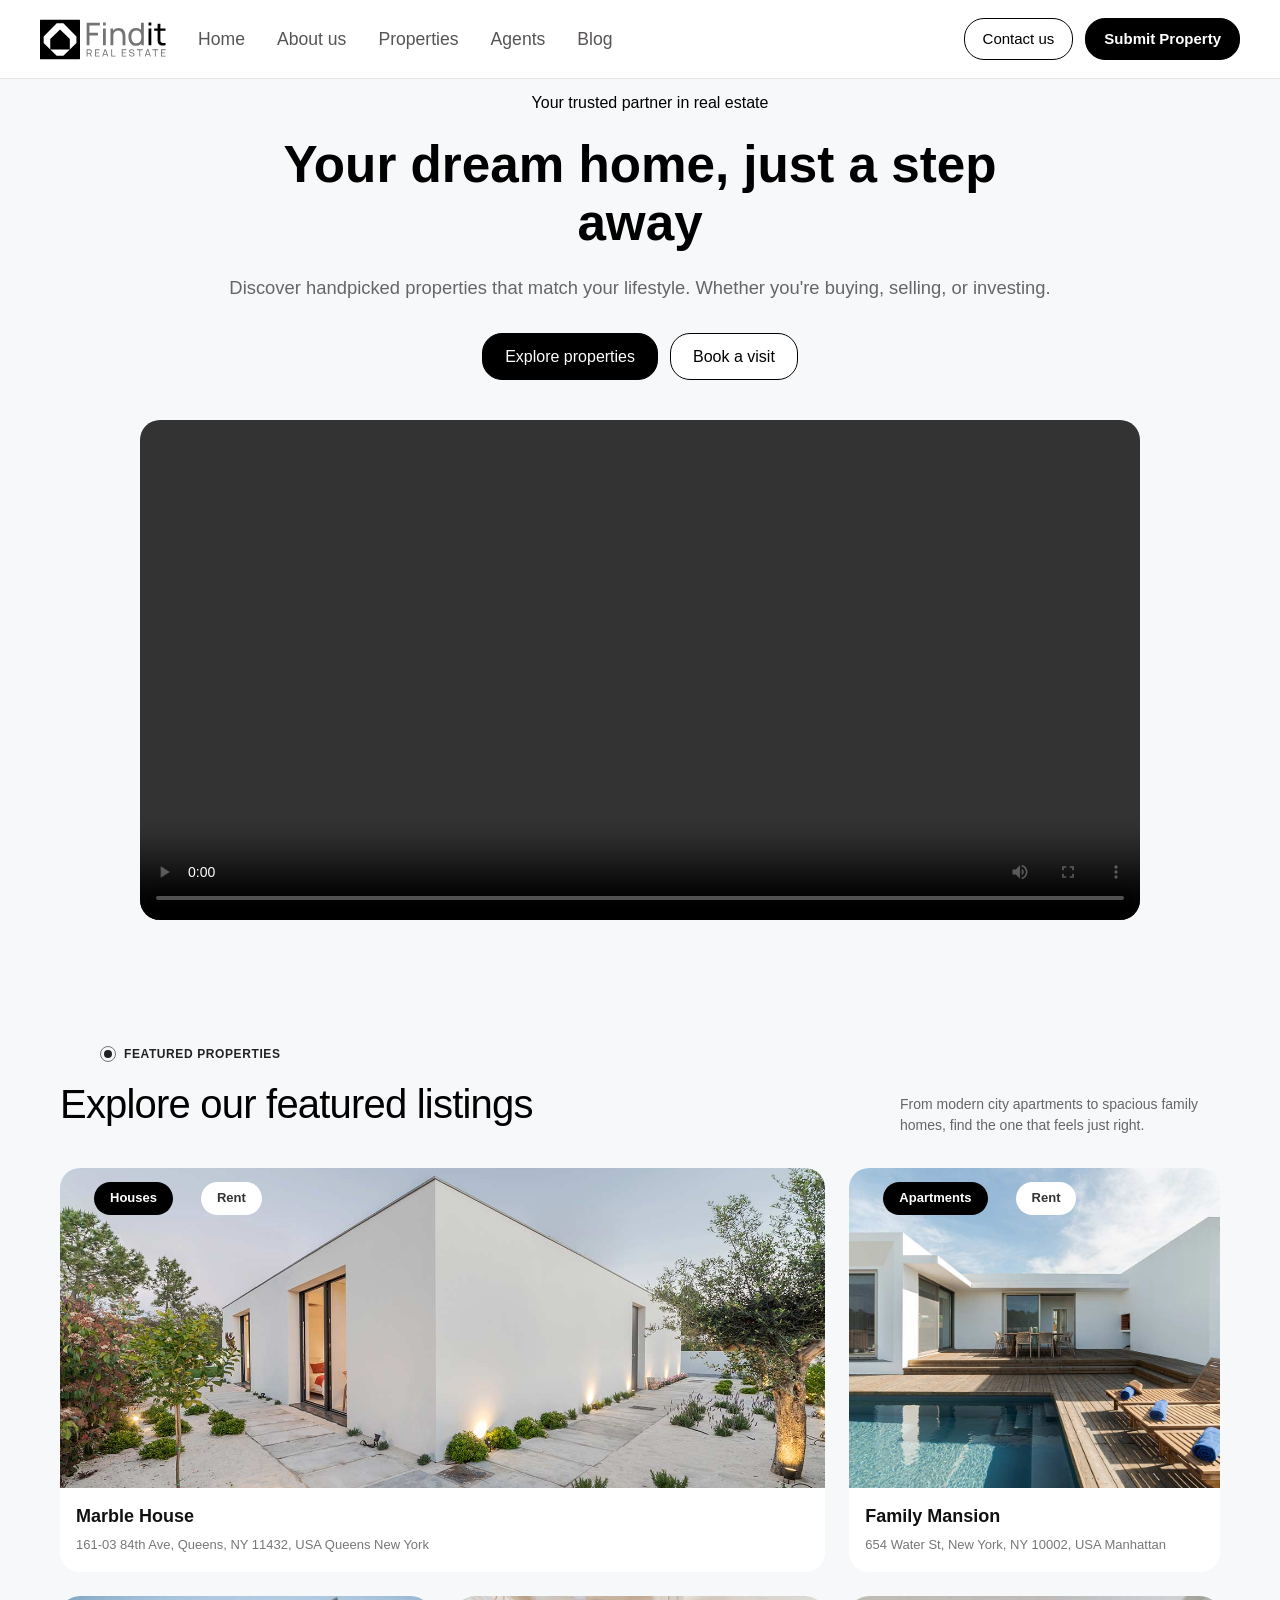
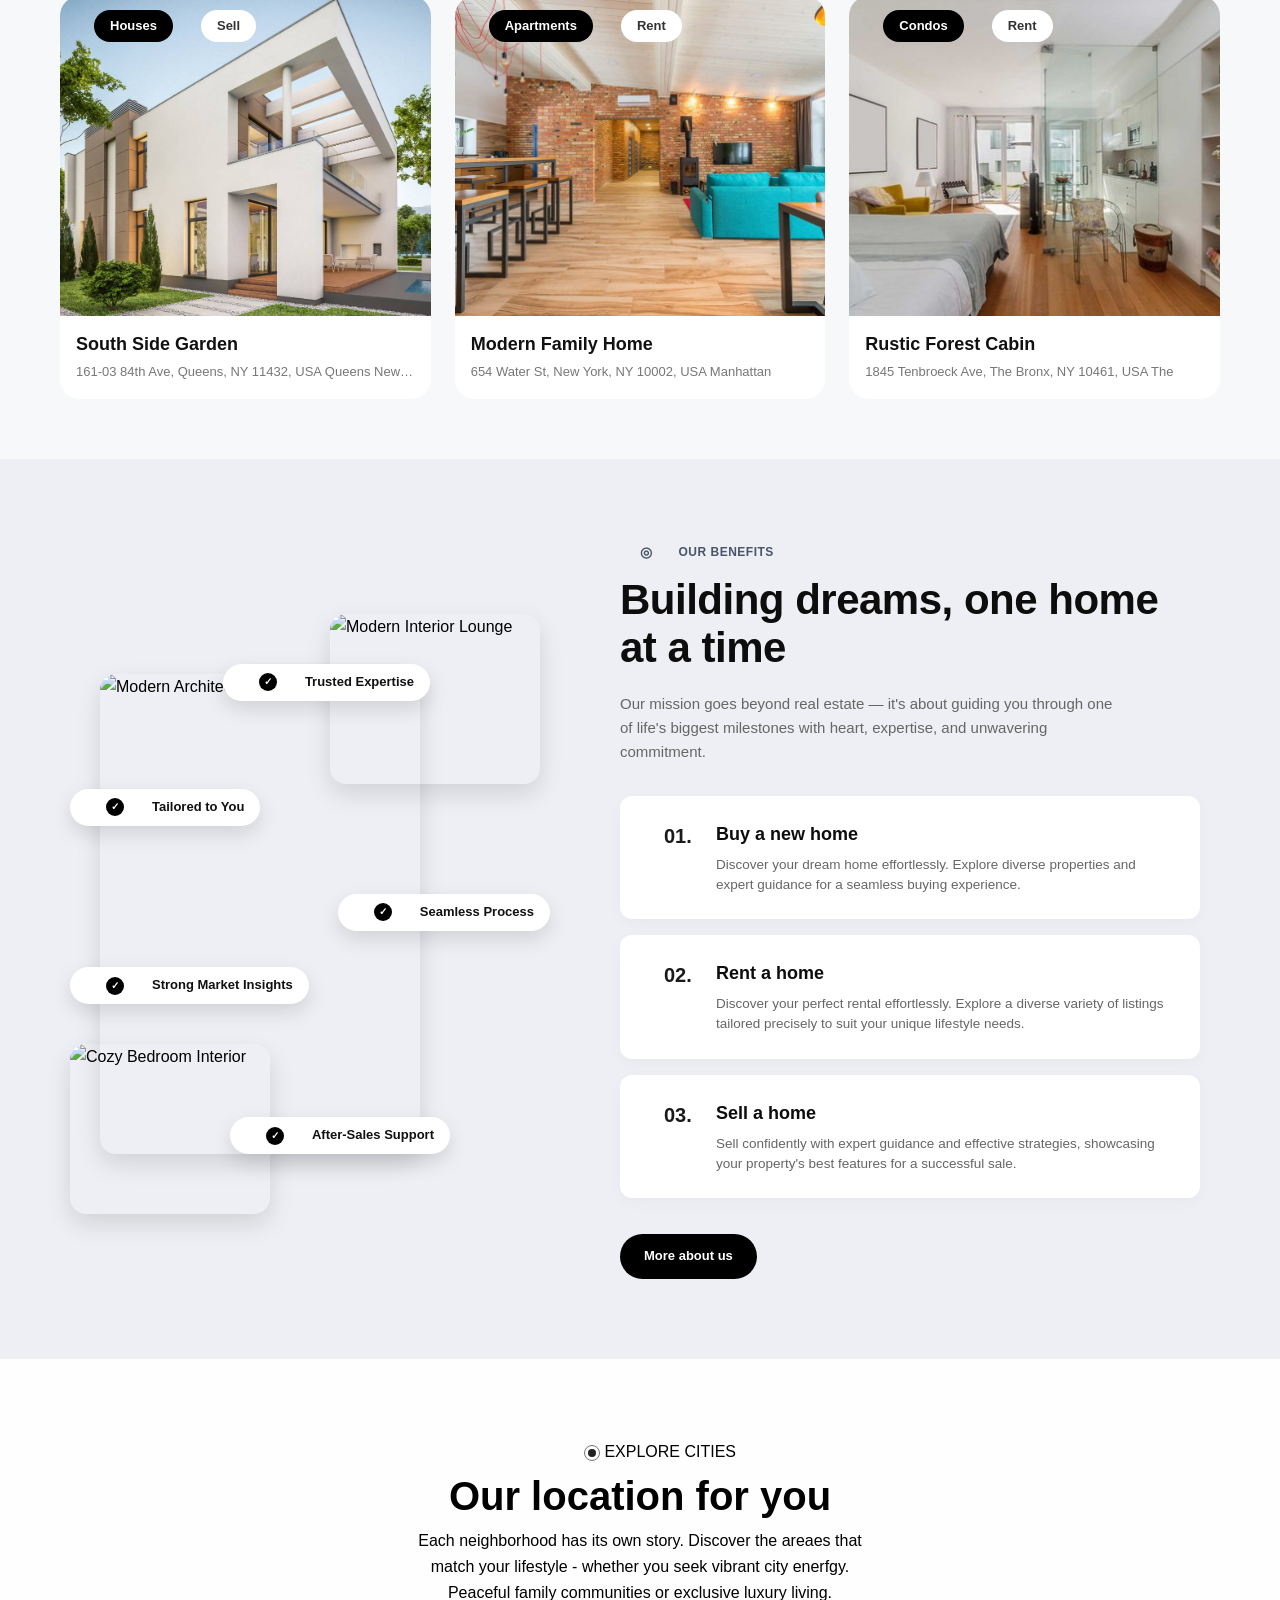
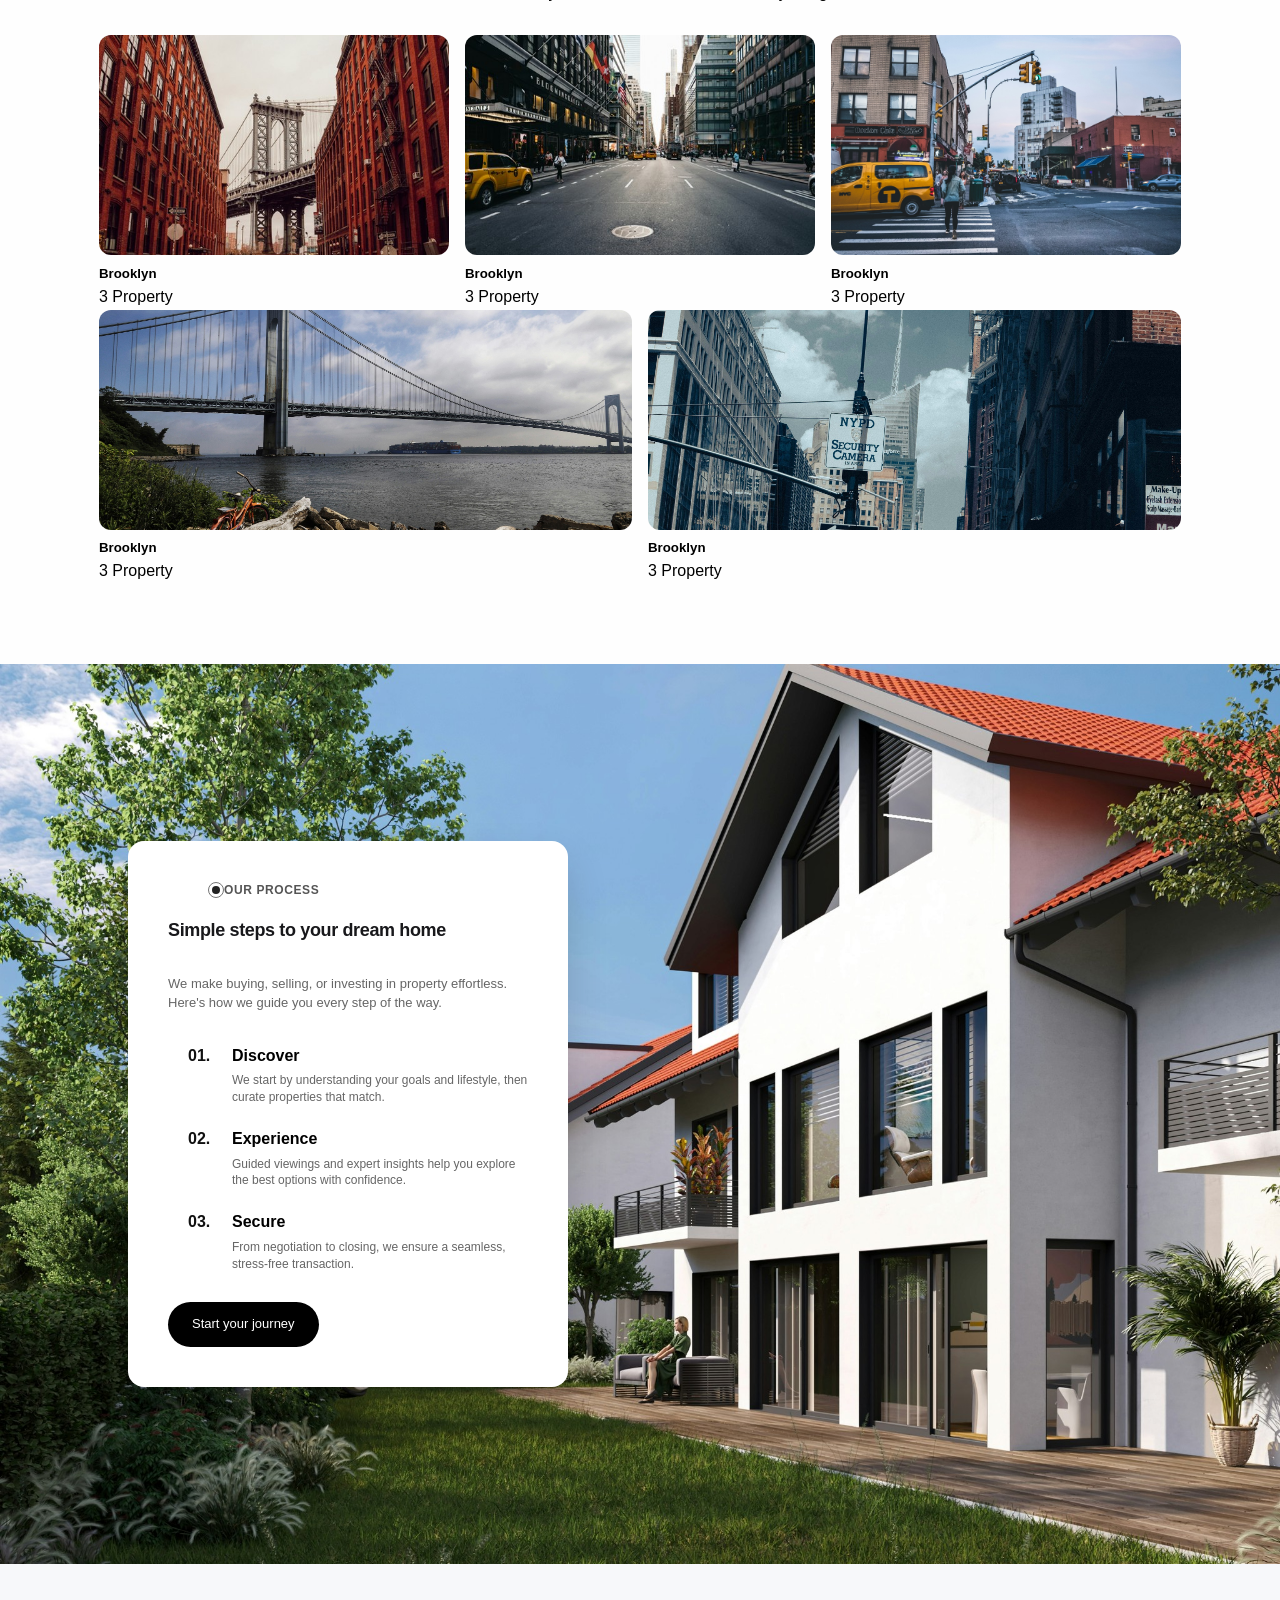
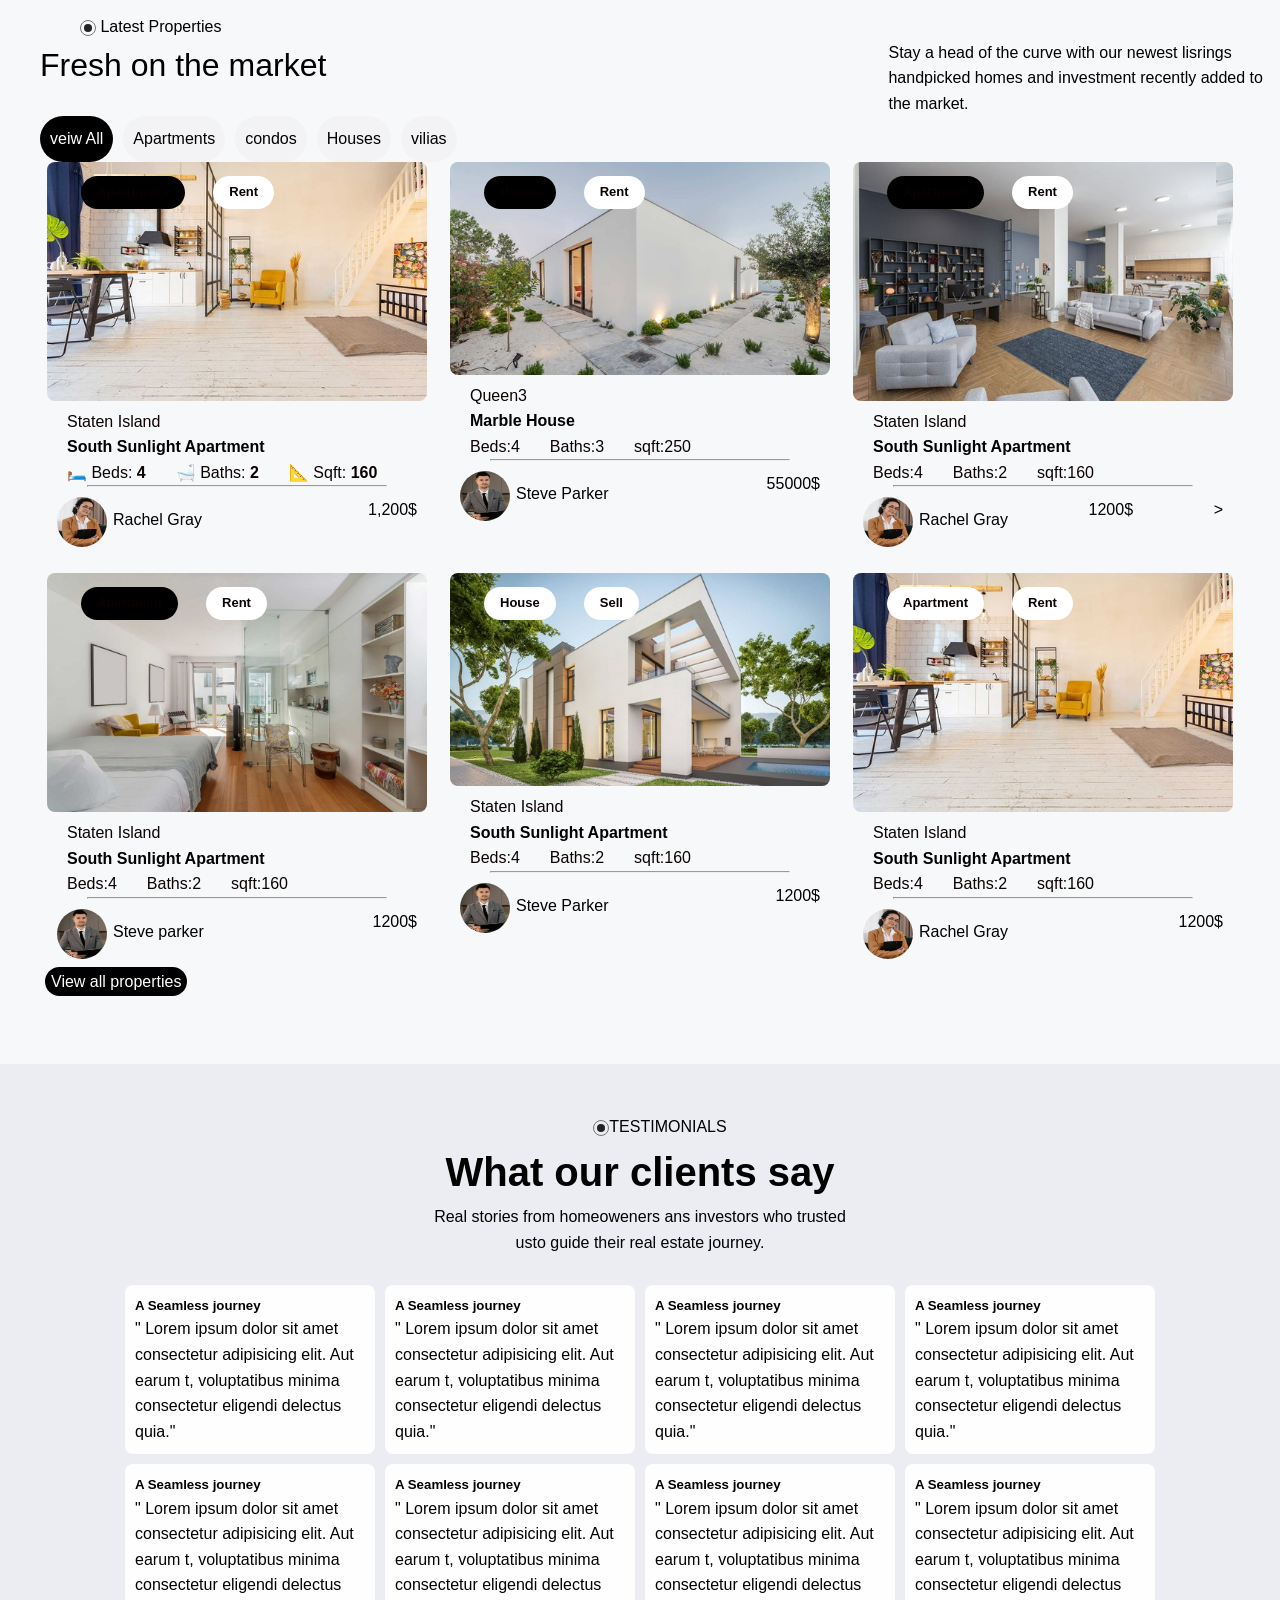
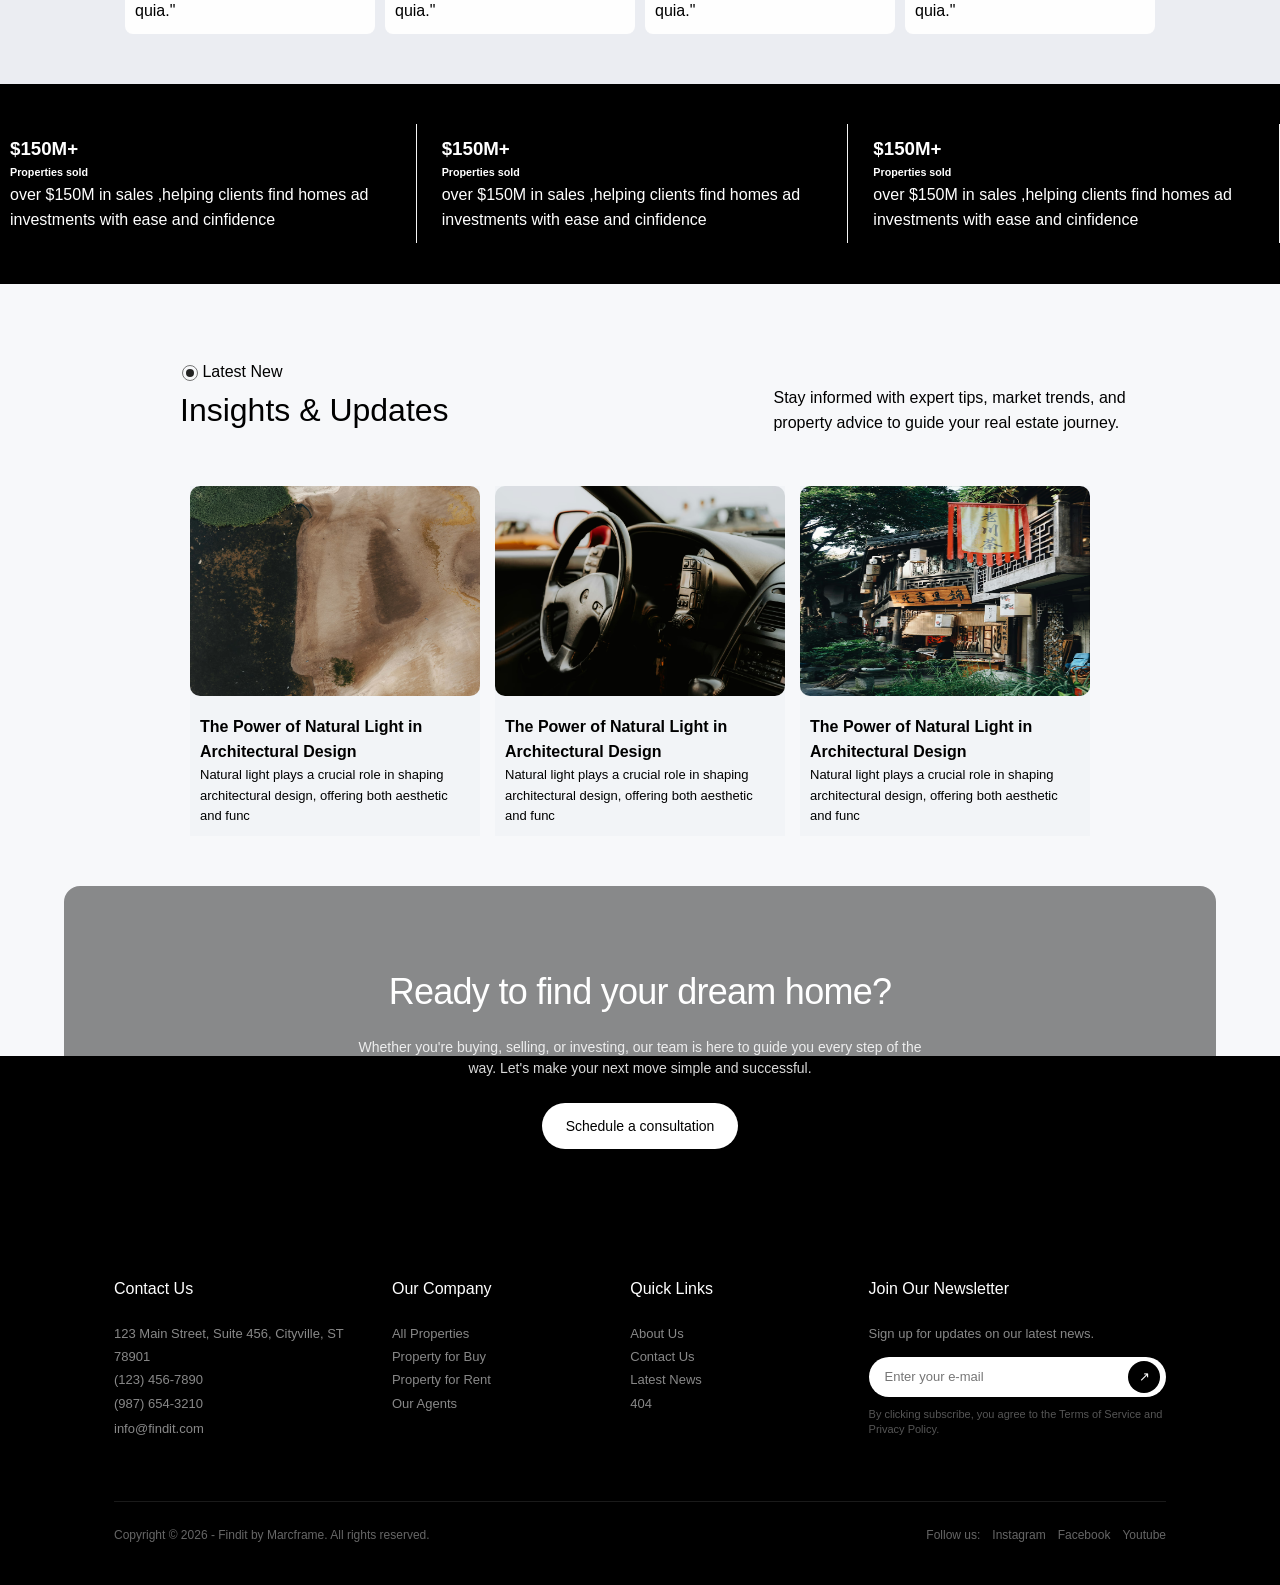
==== index.html @ 65ac5cc6 "Add comprehensive CSS styles for layout, navigation, and sections including hero, featured, benefits" ====
<!doctype html>
<html lang="en">
  <head>
    <meta charset="UTF-8" />
    <meta name="viewport" content="width=device-width, initial-scale=1.0" />
    <title>Finder Website</title>
    <link rel="preconnect" href="https://fonts.googleapis.com" />
    <link rel="preconnect" href="https://fonts.gstatic.com" crossorigin />
    <link
      href="https://fonts.googleapis.com/css2?family=Inter:wght@400;500;600&display=swap"
      rel="stylesheet"
    />
    <link rel="stylesheet" href="finder.css" />
  </head>
  <body>
    <!-- Navbar -->
    <header class="navbar">
      <div class="nav-container">
        <img src="images/uqOqjhGMi4m1U97lTIFNIw6rBaU.svg" alt="Logo" />
        <nav class="nav-menue">
          <a href="#home">Home</a>
          <a href="#about">About us</a>
          <a href="#properties">Properties</a>
          <a href="#agents">Agents</a>
          <a href="#testimonials">Blog</a>
        </nav>
      </div>
      <div class="nav-actions">
        <a href="#contact" class="btn btn-outline">Contact us</a>
        <a href="#properties" class="btn btn-primary">Submit Property</a>
      </div>
    </header>
    <!-- main part of website -->
    <main>
      <!-- Hero Section -->
      <section class="hero">
        <header class="hero-content">
          <span>Your trusted partner in real estate</span>
          <h1 class="hero-title">Your dream home, just a step away</h1>
          <p class="hero-subtitle">
            Discover handpicked properties that match your lifestyle. Whether
            you're buying, selling, or investing.
          </p>
          <div class="hero-btn">
            <a class="black-btn" href="#">Explore properties</a>
            <a href="#">Book a visit</a>
          </div>
        </header>
        <video src="images/RKRfBg4NDpw33ha8GkP2aF67W0.mp4" controls></video>
      </section>
      <section class="featured-section">
        <!-- Header -->
        <header class="featured-header">
          <div class="header-left">
            <span class="sub-title">
              <span class="radio-dot"></span>
              FEATURED PROPERTIES
            </span>
            <h2 class="main-heading">Explore our featured listings</h2>
          </div>
          <div class="header-right">
            <p>
              From modern city apartments to spacious family homes, find the one
              that feels just right.
            </p>
          </div>
        </header>

        <!-- Cards Grid -->
        <div class="featured-grid">
          <!-- Card 1 (Large - Spans 2 Columns) -->
          <div class="card card-large">
            <div class="card-image-container">
              <div class="badge-group">
                <span class="badge badge-dark">Houses</span>
                <span class="badge badge-light">Rent</span>
              </div>
              <img src="images/b.jpeg" alt="Marble House" class="card-image" />
            </div>
            <h3 class="card-title">Marble House</h3>
            <p class="card-address">
              161-03 84th Ave, Queens, NY 11432, USA Queens New York
            </p>
          </div>

          <!-- Card 2 -->
          <div class="card">
            <div class="card-image-container">
              <div class="badge-group">
                <span class="badge badge-dark">Apartments</span>
                <span class="badge badge-light">Rent</span>
              </div>
              <img src="images/2.jpg" alt="Family Mansion" class="card-image" />
            </div>
            <h3 class="card-title">Family Mansion</h3>
            <p class="card-address">
              654 Water St, New York, NY 10002, USA Manhattan
            </p>
          </div>

          <!-- Card 3 -->
          <div class="card">
            <div class="card-image-container">
              <div class="badge-group">
                <span class="badge badge-dark">Houses</span>
                <span class="badge badge-light">Sell</span>
              </div>
              <img
                src="images/3.jpg"
                alt="South Side Garden"
                class="card-image"
              />
            </div>
            <h3 class="card-title">South Side Garden</h3>
            <p class="card-address">
              161-03 84th Ave, Queens, NY 11432, USA Queens New York
            </p>
          </div>

          <!-- Card 4 -->
          <div class="card">
            <div class="card-image-container">
              <div class="badge-group">
                <span class="badge badge-dark">Apartments</span>
                <span class="badge badge-light">Rent</span>
              </div>
              <img
                src="images/bb.jpeg"
                alt="Modern Family Home"
                class="card-image"
              />
            </div>
            <h3 class="card-title">Modern Family Home</h3>
            <p class="card-address">
              654 Water St, New York, NY 10002, USA Manhattan
            </p>
          </div>

          <!-- Card 5 -->
          <div class="card">
            <div class="card-image-container">
              <div class="badge-group">
                <span class="badge badge-dark">Condos</span>
                <span class="badge badge-light">Rent</span>
              </div>
              <img
                src="images/bbb.jpeg"
                alt="Rustic Forest Cabin"
                class="card-image"
              />
            </div>
            <h3 class="card-title">Rustic Forest Cabin</h3>
            <p class="card-address">
              1845 Tenbroeck Ave, The Bronx, NY 10461, USA The
            </p>
          </div>
        </div>
      </section>
      <!-- benefits-section -->
      <section class="benefits-section">
        <div class="benefits-container">
          <!-- LEFT SIDE: Image Collage & Badges -->
          <div class="collage-container">
            <!-- Main Background Image -->
            <div class="img-wrapper main-img-wrapper">
              <img
                src="https://images.unsplash.com/photo-1600585154340-be6161a56a0c?auto=format&fit=crop&w=800&q=80"
                alt="Modern Architecture Building"
                class="collage-img"
              />
            </div>

            <!-- Top Right Overlay Image -->
            <div class="img-wrapper top-right-img-wrapper">
              <img
                src="https://images.unsplash.com/photo-1513694203232-719a280e022f?auto=format&fit=crop&w=600&q=80"
                alt="Modern Interior Lounge"
                class="collage-img"
              />
            </div>

            <!-- Bottom Left Overlay Image -->
            <div class="img-wrapper bottom-left-img-wrapper">
              <img
                src="https://images.unsplash.com/photo-1616594039964-ae9021a400a0?auto=format&fit=crop&w=600&q=80"
                alt="Cozy Bedroom Interior"
                class="collage-img"
              />
            </div>

            <!-- Floating Badges -->
            <div class="badges badge-top-right">
              <span class="badge-icon">&#10003;</span>
              <span>Trusted Expertise</span>
            </div>

            <div class="badges badge-mid-left">
              <span class="badge-icon">&#10003;</span>
              <span>Tailored to You</span>
            </div>

            <div class="badges badge-mid-right">
              <span class="badge-icon">&#10003;</span>
              <span>Seamless Process</span>
            </div>

            <div class="badges badge-lower-left">
              <span class="badge-icon">&#10003;</span>
              <span>Strong Market Insights</span>
            </div>

            <div class="badges badge-bottom-right">
              <span class="badge-icon">&#10003;</span>
              <span>After-Sales Support</span>
            </div>
          </div>

          <!-- RIGHT SIDE: Text & Feature Cards -->
          <div class="content-container">
            <div class="section-tag">
              <span class="tag-icon">&#9678;</span>
              <span>OUR BENEFITS</span>
            </div>

            <h2 class="section-title">Building dreams, one home at a time</h2>

            <p class="section-description">
              Our mission goes beyond real estate — it's about guiding you
              through one of life's biggest milestones with heart, expertise,
              and unwavering commitment.
            </p>

            <!-- Services List -->
            <div class="services-list">
              <div class="service-card">
                <span class="service-number">01.</span>
                <div class="service-info">
                  <h3 class="service-title">Buy a new home</h3>
                  <p class="service-text">
                    Discover your dream home effortlessly. Explore diverse
                    properties and expert guidance for a seamless buying
                    experience.
                  </p>
                </div>
              </div>

              <div class="service-card">
                <span class="service-number">02.</span>
                <div class="service-info">
                  <h3 class="service-title">Rent a home</h3>
                  <p class="service-text">
                    Discover your perfect rental effortlessly. Explore a diverse
                    variety of listings tailored precisely to suit your unique
                    lifestyle needs.
                  </p>
                </div>
              </div>

              <div class="service-card">
                <span class="service-number">03.</span>
                <div class="service-info">
                  <h3 class="service-title">Sell a home</h3>
                  <p class="service-text">
                    Sell confidently with expert guidance and effective
                    strategies, showcasing your property's best features for a
                    successful sale.
                  </p>
                </div>
              </div>
            </div>

            <a href="#" class="btn-primary">More about us</a>
          </div>
        </div>
      </section>
      <!-- section our location for you -->
      <section class="ourlocation">
        <!-- header  our location for you -->
        <header class="header-center">
          <span class="subtitle">
            <span class="radio-dot"> </span>
            EXPLORE CITIES</span
          >
          <h2>Our location for you</h2>
          <p>
            Each neighborhood has its own story. Discover the areaes that match
            your lifestyle - whether you seek vibrant city enerfgy. Peaceful
            family communities or exclusive luxury living.
          </p>
        </header>
        <div class="location-cards">
          <div class="first-row">
            <div class="loc-card">
              <img src="images/location 1.jpeg" alt="" />
              <h5>Brooklyn</h5>
              <p>3 Property</p>
            </div>
            <div class="loc-card">
              <img src="images/location 22.jpeg" alt="" />
              <h5>Brooklyn</h5>
              <p>3 Property</p>
            </div>
            <div class="loc-card">
              <img src="images/location333.jpeg" alt="" />
              <h5>Brooklyn</h5>
              <p>3 Property</p>
            </div>
          </div>
          <div class="second-row">
            <div class="grow loc-card">
              <img src="images/location 4.jpeg" alt="" />
              <h5>Brooklyn</h5>
              <p>3 Property</p>
            </div>
            <div class="grow loc-card">
              <img src="images/location 5.jpeg" alt="" />
              <h5>Brooklyn</h5>
              <p>3 Property</p>
            </div>
          </div>
        </div>
      </section>
      <!-- section process your dreams -->
      <section class="process-section">
        <!-- Content Overlay Card -->
        <div class="process-card">
          <!-- Subtitle -->
          <div class="sub-header">
            <span class="subtitle">
              <span class="radio-dot"></span>OUR PROCESS</span
            >
          </div>

          <!-- Title & Description -->
          <h2 class="title">Simple steps to your dream home</h2>
          <p class="description">
            We make buying, selling, or investing in property effortless. Here's
            how we guide you every step of the way.
          </p>

          <!-- Steps List -->
          <div class="steps-list">
            <div class="step-item">
              <span class="step-number">01.</span>
              <div class="step-content">
                <h3>Discover</h3>
                <p>
                  We start by understanding your goals and lifestyle, then
                  curate properties that match.
                </p>
              </div>
            </div>

            <div class="step-item">
              <span class="step-number">02.</span>
              <div class="step-content">
                <h3>Experience</h3>
                <p>
                  Guided viewings and expert insights help you explore the best
                  options with confidence.
                </p>
              </div>
            </div>

            <div class="step-item">
              <span class="step-number">03.</span>
              <div class="step-content">
                <h3>Secure</h3>
                <p>
                  From negotiation to closing, we ensure a seamless, stress-free
                  transaction.
                </p>
              </div>
            </div>
          </div>

          <!-- CTA Button -->
          <a href="#" class="cta-button">Start your journey</a>
        </div>
      </section>
      <!-- section fresh on the market -->
      <section class="fresh-market">
        <header class="flex-headers">
          <span class="subtitle">
            <span class="radio-dot"></span> Latest Properties</span
          >
          <div class="flex-header">
            <h2>Fresh on the market</h2>
            <p>
              Stay a head of the curve with our newest lisrings handpicked homes
              and investment recently added to the market.
            </p>
          </div>
          <div class="head-navbar">
            <a id="black-link" href="#">veiw All</a>
            <a href="#">Apartments</a>
            <a href="#">condos</a>
            <a href="#">Houses</a>
            <a href="#">vilias</a>
          </div>
        </header>
        <div class="market-cards">
          <!-- first card1 -->
          <div class="market-card">
            <div class="card-image-wrap">
              <img src="images/market66.jpeg" alt="" />
              <div class="badge-group">
                <span class="badge badge-dark">Apartments</span>
                <span class="badge badge-light">Rent</span>
              </div>
            </div>
            <span>Staten Island</span>
            <h4>South Sunlight Apartment</h4>
            <div class="market-span">
              <span>🛏️ Beds: <strong>4</strong></span>
              <span>🛁 Baths: <strong>2</strong></span>
              <span>📐 Sqft: <strong>160</strong></span>
            </div>
            <hr />
            <footer class="flex-marketfooter">
              <div class="flexmarket">
                <img src="images/m1.jpeg" alt="" />
                <p>Rachel Gray</p>
              </div>
              <div><p>1,200$</p></div>
            </footer>
          </div>

          <!-- second card2 -->
          <div class="market-card">
            <div class="card-image-wrap">
              <img src="images/market2.jpeg" alt="" />
              <div class="badge-group">
                <span class="badge rid">House</span>
                <span class="badge badge-light">Rent</span>
              </div>
            </div>

            <span>Queen3</span>
            <h4>Marble House</h4>
            <div class="market-span">
              <span>Beds:4</span>
              <span>Baths:3</span>
              <span>sqft:250</span>
            </div>
            <hr />
            <footer class="flex-marketfooter">
              <div class="flexmarket">
                <img src="images/m2.jpeg" alt="" />
                <p>Steve Parker</p>
              </div>
              <div><p>55000$</p></div>
            </footer>
          </div>
          <!-- third card3 -->
          <div class="market-card">
            <div class="card-image-wrap">
              <img src="images/market1.jpeg" alt="" />
              <div class="badge-group">
                <span class="badge badge-dark">Apartment</span>
                <span class="badge badge-light">Rent</span>
              </div>
            </div>
            <span>Staten Island</span>
            <h4>South Sunlight Apartment</h4>
            <div class="market-span">
              <span>Beds:4</span>
              <span>Baths:2</span>
              <span>sqft:160</span>
            </div>
            <hr />
            <footer class="flex-marketfooter">
              <div class="flexmarket">
                <img src="images/m1.jpeg" alt="" />
                <p>Rachel Gray</p>
              </div>
              <div><p>1200$</p></div>
              >
            </footer>
          </div>
          <!-- fourth card -->
          <div class="market-card">
            <div class="card-image-wrap">
              <img src="images/market6.jpeg" alt="" />
              <div class="badge-group">
                <span class="badge badge-dark">Apartment</span>
                <span class="badge badge-light">Rent</span>
              </div>
            </div>
            <span>Staten Island</span>
            <h4>South Sunlight Apartment</h4>
            <div class="market-span">
              <span>Beds:4</span>
              <span>Baths:2</span>
              <span>sqft:160</span>
            </div>
            <hr />
            <footer class="flex-marketfooter">
              <div class="flexmarket">
                <img src="images/m2.jpeg" alt="" />
                <p>Steve parker</p>
              </div>
              <div><p>1200$</p></div>
            </footer>
          </div>
          <!-- fifth card5 -->
          <div class="market-card">
            <div class="card-image-wrap">
              <img src="images/market5.jpeg" alt="" />
              <div class="badge-group">
                <span class="badge badge-light"> House</span>
                <span class="badge badge-light">Sell</span>
              </div>
            </div>
            <span>Staten Island</span>
            <h4>South Sunlight Apartment</h4>
            <div class="market-span">
              <span>Beds:4</span>
              <span>Baths:2</span>
              <span>sqft:160</span>
            </div>
            <hr />
            <footer class="flex-marketfooter">
              <div class="flexmarket">
                <img src="images/m2.jpeg" alt="" />
                <p>Steve Parker</p>
              </div>
              <div><p>1200$</p></div>
            </footer>
          </div>
          <!-- sixth card6 -->
          <div class="market-card">
            <div class="card-image-wrap">
              <img src="images/market66.jpeg" alt="" />
              <div class="badge-group">
                <span class="badge badge-light"> Apartment</span>
                <span class="badge badge-light">Rent</span>
              </div>
            </div>
            <span>Staten Island</span>
            <h4>South Sunlight Apartment</h4>
            <div class="market-span">
              <span>Beds:4</span>
              <span>Baths:2</span>
              <span>sqft:160</span>
            </div>
            <hr />
            <footer class="flex-marketfooter">
              <div class="flexmarket">
                <img src="images/m1.jpeg" alt="" />
                <p>Rachel Gray</p>
              </div>
              <div><p>1200$</p></div>
            </footer>
          </div>
        </div>
        <a id="veiwall-bten" href="#">View all properties</a>
      </section>
      <!-- section what our clients say -->
      <section class="clients">
        <header class="header-center">
          <span class="subtitle"
            ><span class="radio-dot"></span>TESTIMONIALS</span
          >
          <h2>What our clients say</h2>
          <p>
            Real stories from homeoweners ans investors who trusted usto guide
            their real estate journey.
          </p>
        </header>
        <div class="client-cards">
          <div class="client-card">
            <h5>A Seamless journey</h5>
            <p>
              " Lorem ipsum dolor sit amet consectetur adipisicing elit. Aut
              earum t, voluptatibus minima consectetur eligendi delectus quia."
            </p>
          </div>
          <div class="client-card">
            <h5>A Seamless journey</h5>
            <p>
              " Lorem ipsum dolor sit amet consectetur adipisicing elit. Aut
              earum t, voluptatibus minima consectetur eligendi delectus quia."
            </p>
          </div>
          <div class="client-card">
            <h5>A Seamless journey</h5>
            <p>
              " Lorem ipsum dolor sit amet consectetur adipisicing elit. Aut
              earum t, voluptatibus minima consectetur eligendi delectus quia."
            </p>
          </div>
          <div class="client-card">
            <h5>A Seamless journey</h5>
            <p>
              " Lorem ipsum dolor sit amet consectetur adipisicing elit. Aut
              earum t, voluptatibus minima consectetur eligendi delectus quia."
            </p>
          </div>
          <div class="client-card">
            <h5>A Seamless journey</h5>
            <p>
              " Lorem ipsum dolor sit amet consectetur adipisicing elit. Aut
              earum t, voluptatibus minima consectetur eligendi delectus quia."
            </p>
          </div>
          <div class="client-card">
            <h5>A Seamless journey</h5>
            <p>
              " Lorem ipsum dolor sit amet consectetur adipisicing elit. Aut
              earum t, voluptatibus minima consectetur eligendi delectus quia."
            </p>
          </div>
          <div class="client-card">
            <h5>A Seamless journey</h5>
            <p>
              " Lorem ipsum dolor sit amet consectetur adipisicing elit. Aut
              earum t, voluptatibus minima consectetur eligendi delectus quia."
            </p>
          </div>
          <div class="client-card">
            <h5>A Seamless journey</h5>
            <p>
              " Lorem ipsum dolor sit amet consectetur adipisicing elit. Aut
              earum t, voluptatibus minima consectetur eligendi delectus quia."
            </p>
          </div>
        </div>
        <div class="black-cards">
          <div>
            <h3>$150M+</h3>
            <h6>Properties sold</h6>
            <p>
              over $150M in sales ,helping clients find homes ad investments
              with ease and cinfidence
            </p>
          </div>
          <div>
            <h3>$150M+</h3>
            <h6>Properties sold</h6>
            <p>
              over $150M in sales ,helping clients find homes ad investments
              with ease and cinfidence
            </p>
          </div>
          <div>
            <h3>$150M+</h3>
            <h6>Properties sold</h6>
            <p>
              over $150M in sales ,helping clients find homes ad investments
              with ease and cinfidence
            </p>
          </div>
        </div>
      </section>
      <!-- Insights & Updates section -->
      <sections class="insights">
        <header class="insights-header">
          <span class="subtitle">
            <span class="radio-dot"></span> Latest New
          </span>
          <div class="flex-header">
            <h2>Insights & Updates</h2>
            <p>
              Stay informed with expert tips, market trends, and property advice
              to guide your real estate journey.
            </p>
          </div>
        </header>
        <div class="update-cards">
          <div class="update-card">
            <img src="images/update1.avif" alt="" />
            <div class="update-card-body">
              <h4>The Power of Natural Light in Architectural Design</h4>
              <p>
                Natural light plays a crucial role in shaping architectural
                design, offering both aesthetic and func
              </p>
            </div>
          </div>
          <div class="update-card">
            <img src="images/update2.avif" alt="" />
            <div class="update-card-body">
              <h4>The Power of Natural Light in Architectural Design</h4>
              <p>
                Natural light plays a crucial role in shaping architectural
                design, offering both aesthetic and func
              </p>
            </div>
          </div>
          <div class="update-card">
            <img src="images/update3.avif" alt="" />
            <div class="update-card-body">
              <h4>The Power of Natural Light in Architectural Design</h4>
              <p>
                Natural light plays a crucial role in shaping architectural
                design, offering both aesthetic and func
              </p>
            </div>
          </div>
        </div>
      </sections>
    </main>
    <!-- website footer -->

    <div class="footer-wrapper">
      <!-- Overlapping Call To Action Banner -->
      <div class="cta-banner">
        <div class="cta-overlay"></div>
        <div class="cta-content">
          <h2>Ready to find your dream home?</h2>
          <p>
            Whether you're buying, selling, or investing, our team is here to
            guide you every step of the way. Let's make your next move simple
            and successful.
          </p>
          <a href="#" class="cta-btn">Schedule a consultation</a>
        </div>
      </div>
      <footer class="footer">
        <div class="footer-container">
          <div class="footer-grid">
            <!-- Contact Us Column -->
            <div class="footer-col">
              <h3>Contact Us</h3>
              <p>123 Main Street, Suite 456, Cityville, ST 78901</p>
              <p>(123) 456-7890</p>
              <p>(987) 654-3210</p>
              <a href="mailto:info@findit.com">info@findit.com</a>
            </div>

            <!-- Our Company Column -->
            <div class="footer-col">
              <h3>Our Company</h3>
              <ul>
                <li><a href="#">All Properties</a></li>
                <li><a href="#">Property for Buy</a></li>
                <li><a href="#">Property for Rent</a></li>
                <li><a href="#">Our Agents</a></li>
              </ul>
            </div>

            <!-- Quick Links Column -->
            <div class="footer-col">
              <h3>Quick Links</h3>
              <ul>
                <li><a href="#">About Us</a></li>
                <li><a href="#">Contact Us</a></li>
                <li><a href="#">Latest News</a></li>
                <li><a href="#">404</a></li>
              </ul>
            </div>

            <!-- Newsletter Column -->
            <div class="footer-col">
              <h3>Join Our Newsletter</h3>
              <p class="sub-text">Sign up for updates on our latest news.</p>
              <div class="newsletter-input-group">
                <input type="email" placeholder="Enter your e-mail" />
                <button class="submit-btn" aria-label="Submit">↗</button>
              </div>
              <p class="privacy-note">
                By clicking subscribe, you agree to the Terms of Service and
                Privacy Policy.
              </p>
            </div>
          </div>

          <!-- Bottom Bar -->
          <div class="footer-bottom">
            <p>Copyright © 2026 - Findit by Marcframe. All rights reserved.</p>
            <div class="social-links">
              <span>Follow us:</span>
              <a href="#">Instagram</a>
              <a href="#">Facebook</a>
              <a href="#">Youtube</a>
            </div>
          </div>
        </div>
      </footer>
    </div>
  </body>
</html>
---- finder.css ----
/* --- Base Resets & Global Fixes --- */
* {
  box-sizing: border-box;
  margin: 0;
  padding: 0;
}

html,
body {
  width: 100%;
  max-width: 100%;
  overflow-x: hidden; /* Prevents unwanted horizontal scrolling */
  background-color: #f7f8fa;
  font-family: "Inter", sans-serif;
  line-height: 1.6;
}

/* --- Navbar --- */
.navbar {
  position: fixed;
  left: 0%;
  right: 0%;
  backdrop-filter: blur(12px);
  background: rgba(255, 255, 255, 0.95);
  border-bottom: 1px solid #e5e5e5;
  display: flex;
  z-index: 50;
  align-items: center;
  justify-content: space-between;
  padding: 18px 40px;
}

.nav-container {
  display: flex;
  align-items: center;
}

.nav-menue {
  margin-left: 32px;
  display: flex;
  gap: 32px;
}

.nav-menue a {
  color: rgb(87, 84, 84);
  font-size: 1.1rem;
  font-weight: 500;
  transition: color 0.2s;
  text-decoration: none;
}

.nav-menue a:hover {
  color: #000;
}

.nav-actions {
  display: flex;
  gap: 12px;
}

.nav-actions a {
  border: 1px solid black;
  border-radius: 20px;
  padding: 8px 18px;
  font-size: 15px;
  text-decoration: none;
}

.btn-primary {
  color: white;
  background-color: black;
}

.btn-outline {
  color: black;
  background-color: transparent;
}

/* --- Hero Section --- */
.hero {
  display: flex;
  flex-direction: column;
  justify-content: center;
  align-items: center;
  padding: 60px 20px;
  text-align: center;
  width: 100%;
  margin-top: 30px;
}

.hero-content {
  max-width: 850px;
  width: 100%;
  display: flex;
  flex-direction: column;
  align-items: center;
}

.hero-title {
  font-size: 3.2rem;
  font-weight: 800;
  line-height: 1.15;
  margin: 20px 0;
}

.hero-subtitle {
  font-size: 1.15rem;
  color: #666;
  margin-bottom: 30px;
}

.hero-btn {
  display: flex;
  gap: 12px;
}

.hero-btn a {
  border: 1px solid black;
  border-radius: 20px;
  padding: 10px 22px;
  background-color: white;
  text-decoration: none;
  color: black;
}

.hero .black-btn {
  background-color: black;
  color: white;
}

.hero video {
  max-width: 1000px;
  width: 100%;
  height: auto;
  border-radius: 20px;
  margin-top: 40px;
}

/* --- Featured Section --- */
.featured-section {
  width: 100%;
  max-width: 1200px;
  margin: 60px auto;
  padding: 0 20px;
}

.featured-header {
  display: flex;
  justify-content: space-between;
  align-items: flex-end;
  margin-bottom: 32px;
}

.sub-title {
  display: inline-flex;
  align-items: center;
  gap: 8px;
  font-size: 12px;
  font-weight: 600;
  letter-spacing: 0.05em;
  color: #222222;
  text-transform: uppercase;
  margin-bottom: 8px;
}

.radio-dot {
  width: 16px;
  height: 16px;
  border: 1px solid #757575;
  border-radius: 50%;
  display: inline-flex;
  align-items: center;
  justify-content: center;
  flex-shrink: 0;
}

.radio-dot::after {
  content: "";
  width: 8px;
  height: 8px;
  background-color: #222222;
  border-radius: 50%;
}

.main-heading {
  font-size: 40px;
  font-weight: 500;
  letter-spacing: -0.02em;
}

.header-right {
  max-width: 320px;
}

.header-right p {
  font-size: 14px;
  color: #666666;
  line-height: 1.5;
}

/* --- Grid & Cards Layout --- */
.featured-grid {
  display: grid;
  grid-template-columns: repeat(3, minmax(0, 1fr));
  gap: 24px;
  align-items: start;
  width: 100%;
}

/* First Card spans 2 columns */
.card-large {
  grid-column: span 2;
}

/* Seamless Card Container (No outer padding for image) */
.card {
  background-color: #ffffff;
  border-radius: 20px;
  padding: 0; /* Set to 0 so the image touches the card edges */
  display: flex;
  flex-direction: column;
  width: 100%;
  overflow: hidden; /* Clips top edges of image to match card border-radius */
}

/* Equal Height Image Container */
.card-image-container {
  position: relative;
  width: 100%;
  border-radius: 0;
  overflow: hidden;
  height: 320px; /* Equal height across all cards */
}

.card-image {
  width: 100%;
  height: 100%;
  object-fit: cover;
  display: block;
}

/* Badges (Houses / Rent) */
.badge-group {
  position: absolute;
  top: 14px;
  left: 14px;
  display: flex;
  gap: 8px;
  z-index: 5;
}

.badge {
  font-size: 13px;
  font-weight: 500;
  padding: 5px 15px;
  border-radius: 20px;
  display: inline-flex;
  align-items: center;
  justify-content: center;
}

.badge-dark {
  background-color: #000000;
  color: #ffffff;
}

.badge-light {
  background-color: #ffffff;
  color: #000000;
}

/* Card Text Styling (With Padding) */
.card-title {
  font-size: 18px;
  font-weight: 600;
  color: #111111;
  margin-top: 14px;
  padding: 0 16px; /* Indents text properly */
}

.card-address {
  font-size: 13px;
  color: #777777;
  margin-top: 4px;
  padding: 0 16px 16px 16px; /* Bottom spacing for card body */
  white-space: nowrap;
  overflow: hidden;
  text-overflow: ellipsis;
}
/*--------------------- benefits-section --------------------- */
.benefits-section {
  padding: 80px 20px;
  display: flex;
  justify-content: center;
  align-items: center;
  background: #eeeff4;
}

.benefits-container {
  max-width: 1200px;
  width: 100%;
  display: flex;
  align-items: center;
  gap: 60px;
}

/* ==========================================================================
   LEFT COLUMN: COLLAGE & BADGES
   ========================================================================== */
.collage-container {
  position: relative;
  width: 520px;
  height: 650px;
  flex-shrink: 0;
}

.img-wrapper {
  position: absolute;
  border-radius: 16px;
  overflow: hidden;
  box-shadow: 0 10px 25px rgba(0, 0, 0, 0.12);
}

.collage-img {
  width: 100%;
  height: 100%;
  object-fit: cover;
  display: block;
}

/* Main Image */
.main-img-wrapper {
  top: 90px;
  left: 60px;
  width: 320px;
  height: 480px;
  z-index: 1;
}

/* Overlay Top Right Image */
.top-right-img-wrapper {
  top: 30px;
  right: 20px;
  width: 210px;
  height: 170px;
  z-index: 3;
}

/* Overlay Bottom Left Image */
.bottom-left-img-wrapper {
  bottom: 20px;
  left: 30px;
  width: 200px;
  height: 170px;
  z-index: 3;
}

/* Floating Badges */
.badges {
  position: absolute;
  display: inline-flex;
  align-items: center;
  gap: 8px;
  background-color: #ffffff;
  color: #111111;
  padding: 8px 16px;
  border-radius: 50px;
  font-size: 13px;
  font-weight: 600;
  box-shadow: 0 8px 20px rgba(0, 0, 0, 0.12);
  white-space: nowrap;
  z-index: 4;
}

.badge-icon {
  display: flex;
  align-items: center;
  justify-content: center;
  width: 18px;
  height: 18px;
  background-color: #000000;
  color: #ffffff;
  border-radius: 50%;
  font-size: 10px;
  font-weight: bold;
}

/* Badge Offsets */
.badge-top-right {
  top: 80px;
  right: 130px;
}

.badge-mid-left {
  top: 205px;
  left: 30px;
}

.badge-mid-right {
  top: 310px;
  right: 10px;
}

.badge-lower-left {
  bottom: 230px;
  left: 30px;
}

.badge-bottom-right {
  bottom: 80px;
  right: 110px;
}

/* ==========================================================================
   RIGHT COLUMN: TEXT & CARDS
   ========================================================================== */
.content-container {
  flex-grow: 1;
  max-width: 580px;
}

.section-tag {
  display: inline-flex;
  align-items: center;
  gap: 6px;
  font-size: 12px;
  font-weight: 700;
  letter-spacing: 0.5px;
  color: #4a5568;
  margin-bottom: 12px;
  text-transform: uppercase;
}

.tag-icon {
  font-size: 14px;
}

.section-title {
  font-size: 42px;
  line-height: 1.15;
  font-weight: 600;
  letter-spacing: -0.5px;
  color: #0d0d0d;
  margin-bottom: 20px;
}

.section-description {
  font-size: 15px;
  color: #666666;
  margin-bottom: 32px;
  max-width: 500px;
  line-height: 1.6;
}

/* Service Cards Structure */
.services-list {
  display: flex;
  flex-direction: column;
  gap: 16px;
  margin-bottom: 36px;
}

.service-card {
  background-color: #ffffff;
  border-radius: 12px;
  padding: 24px;
  display: flex;
  align-items: flex-start;
  gap: 20px;
  box-shadow: 0 4px 15px rgba(0, 0, 0, 0.03);
}

.service-number {
  font-size: 20px;
  font-weight: 600;
  color: #1a1a1a;
  min-width: 32px;
}

.service-title {
  font-size: 18px;
  font-weight: 600;
  color: #0d0d0d;
  margin-bottom: 6px;
}

.service-text {
  font-size: 13.5px;
  color: #666666;
  line-height: 1.5;
}

/* Call To Action Button */
.btn-primary {
  display: inline-block;
  background-color: #000000;
  color: #ffffff;
  padding: 12px 24px;
  border-radius: 50px;
  text-decoration: none;
  font-size: 13px;
  font-weight: 600;
  transition: opacity 0.2s ease;
}

.btn-primary:hover {
  opacity: 0.85;
}

/* ==========================================================================
   RESPONSIVE DESIGN (TABLETS & MOBILE)
   ========================================================================== */
@media (max-width: 1024px) {
  .benefits-container {
    flex-direction: column;
    align-items: center;
  }

  .collage-container {
    transform: scale(0.9);
  }
}

@media (max-width: 600px) {
  .collage-container {
    transform: scale(0.65);
    margin: -80px 0;
  }

  .section-title {
    font-size: 32px;
  }
}
/* ================================ ============
   section our location for you
   ==============================================*/
.ourlocation {
  padding: 80px 20px;
  background: #fefefe;
}
.header-center {
  display: flex;
  flex-direction: column;
  align-items: center;
  text-align: center;
  margin: auto;

  width: 50ch;
}
.header-center h2 {
  font-size: 40px;
  font-weight: 700;
}
.header-center p {
  font-weight: 500;
  margin-bottom: 30px;
}
.location-cards {
  display: flex;

  flex-direction: column;
}

.loc-card {
  width: 350px;
}
.location-cards img {
  width: 100%;
  height: 220px;
  object-fit: cover;
  border-radius: 12px;
}

.grow {
  flex-grow: 1;
}
.first-row {
  display: flex;
  justify-content: center;
  gap: 16px;
}
.second-row {
  display: flex;
  justify-content: center;
  gap: 16px;
  width: 100%;

  max-width: 1082px;
  margin: 0 auto;
}
.location-cards img:hover {
  zoom: 0fr;
}
/*----------------------------------
 style of section process
 ----------------------------------- */
/* 1. Full-Width Background Section */
.process-section {
  position: relative;
  width: 100%;
  min-height: 100vh;
  /* Replace URL with your actual background image */
  background-image: url(images/backround-image.jpeg);

  background-size: cover;
  background-position: center;
  background-repeat: no-repeat;

  /* Layout alignment for the white card */
  display: flex;
  align-items: center;
  padding: 60px 10%;
  margin-bottom: 50px;
}

/* 2. Floating White Card */
.process-card {
  background-color: #ffffff;
  width: 100%;
  max-width: 440px;
  padding: 40px;
  border-radius: 16px;
  box-shadow: 0 20px 40px rgba(0, 0, 0, 0.15);
  display: flex;
  flex-direction: column;
  gap: 20px;
}

/* Sub-header */
.sub-header {
  display: flex;
  align-items: center;
  gap: 8px;
  font-size: 12px;
  font-weight: 600;
  letter-spacing: 0.05em;
  color: #555555;
  text-transform: uppercase;
}

/* Typography */
.title {
  font-size: 32px;
  font-weight: 500;
  line-height: 1.2;
  letter-spacing: -0.02em;
}

.description {
  font-size: 13px;
  color: #666666;
  line-height: 1.5;
}

/* Steps List Setup */
.steps-list {
  display: flex;
  flex-direction: column;
  gap: 20px;
  margin-top: 10px;
}

.step-item {
  display: flex;
  gap: 16px;
  align-items: flex-start;
}

.step-number {
  font-size: 16px;
  font-weight: 600;
  color: #111111;
  min-width: 28px;
}

.step-content h3 {
  font-size: 16px;
  font-weight: 600;
  margin-bottom: 4px;
}

.step-content p {
  font-size: 12px;
  color: #666666;
  line-height: 1.4;
}

/* Call to Action Button */
.cta-button {
  display: inline-block;
  align-self: flex-start;
  background-color: #000000;
  color: #ffffff;
  font-size: 13px;
  font-weight: 500;
  padding: 12px 24px;
  border-radius: 9999px;
  text-decoration: none;
  margin-top: 10px;
  transition: background-color 0.2s ease;
}

.cta-button:hover {
  background-color: #333333;
}
/* -------------------------------
 style of section fresh on the market
 -----------------------------------  */
.fresh-market {
  margin-left: 40px;
  margin-bottom: 70px;
}
.flex-header {
  display: flex;
  justify-content: space-between;
}
.flex-header h2 {
  font-size: 32px;
  font-weight: 500;
}
.flex-header p {
  width: 44ch;
}
.head-navbar {
  display: flex;
  gap: 10px;
}
.head-navbar a {
  border-radius: 30px;
  background: #f3f3f5;
  text-decoration: none;
  color: #000000;
  padding: 10px;
}
#black-link {
  background: #000;
  color: white;
}

.head-navbar a:hover {
  background-color: #00000090;
  color: whitesmoke;
}
/* market cards */
.market-cards {
  display: grid;
  grid-template-columns: repeat(3, 380px);
  justify-content: space-evenly;
  max-width: 1200px;

  gap: 16px;
}
gi .market-card {
  margin-top: 30px;
  width: 380px;

  border-radius: 8px;
  background: #e9ebef;
  margin-bottom: 20px;
}
.card-image-wrap {
  position: relative;
}
.rid {
  background-color: #000;
  color: white;
}
.market-card img {
  width: 100%;
  height: 60%;
  border-radius: 8px;
}
.market-card span {
  color: rgb(10, 1, 1);
}
.market-card .market-span {
  display: flex;
  gap: 10px;
}
hr {
  margin: auto;
  width: 300px;
}

.flex-marketfooter {
  display: flex;
  justify-content: space-between;
  padding: 10px;
}

.flexmarket {
  display: inline-flex;
  justify-content: center;
  gap: 6px;
}
.flexmarket p {
  margin-top: 10px;
}

.flexmarket img {
  width: 50px;
  height: 50px;
  border-radius: 50%;
}
.market-card h4,
span {
  margin-left: 20px;
}
#veiwall-bten {
  text-decoration: none;
  background-color: #000;
  color: white;
  border-radius: 25px;
  padding: 6px;
  margin-left: 5px;
}
/* -----------------------------
style of section what our clints say
--------------------------------------------- */
.clients {
  background: #ebedf2;
}
.clients .subtitle {
  margin-top: 50px;
}
.client-cards {
  display: flex;
  flex-wrap: wrap;

  justify-content: center;

  gap: 10px;
}
.client-card {
  width: 250px;
  padding: 10px;
  border-radius: 8px;

  background-color: #fefefe;
}
.black-cards {
  margin-top: 50px;
  margin-bottom: 50px;
  display: flex;
  align-items: center;
  justify-content: space-around;
  background-color: #000;
  color: white;
  height: 200px;
  gap: 15px;
}
.black-cards div {
  color: white;
  width: 47ch;
  padding: 10px;
  border-right: 1px solid whitesmoke;
}
/* ------------------------------
Insights & Updates section 
---------------------------------- */
.insights {
  margin-left: 40px;
  margin-bottom: 70px;
}
.insights-header {
  margin-left: 100px;
  margin-right: 50px;
  margin-bottom: 50px;
}
.insights-header .flex-header {
  margin-left: 80px;
  margin-right: 65px;
}
.insights-header .subtitle {
  margin-left: 62px;
}
.update-cards {
  display: flex;
  justify-content: center;
  gap: 15px;
}
.update-card {
  width: 290px;
  height: 350px;

  background-color: #f2f4f7;
  margin-bottom: 40px;
}
.update-card img {
  border-radius: 10px;
  width: 100%;
  height: 60%;
}
.update-card-body {
  padding: 10px;
}
.update-card-body p {
  font-size: 13px;
}
/* --------------------------------------fotter-------------------------------------- */

body {
  font-family:
    -apple-system, BlinkMacSystemFont, "Segoe UI", Roboto, sans-serif;
}

/* Container relative anchor */
.footer-wrapper {
  position: relative;
  margin-top: 180px; /* Space for the overlapping card */
}

/* 1. OVERLAPPING CTA BANNER */
.cta-banner {
  position: absolute;
  top: 0;
  left: 50%;
  transform: translate(-50%, -50%); /* Pulls card up 50% into the white space */
  width: 90%;
  max-width: 1600px;
  height: 340px;
  color: white;
  border-radius: 16px;
  overflow: hidden;

  /* Background image with dark gradient overlay */
  background-image: url("https://images.unsplash.com/photo-1600585154340-be6161a56a0c?auto=format&fit=crop&w=1600&q=80");
  background-size: cover;
  background-position: center;
  z-index: 10;
}

/* Dark tint overlay on background image */
.cta-overlay {
  position: absolute;
  inset: 0;
  background: rgba(0, 0, 0, 0.45);
}

.cta-content {
  position: relative;
  z-index: 2;
  height: 100%;
  display: flex;
  flex-direction: column;
  align-items: center;
  justify-content: center;
  text-align: center;
  padding: 30px;
  gap: 16px;
}

.cta-content h2 {
  font-size: 36px;
  font-weight: 500;
  letter-spacing: -0.02em;
}

.cta-content p {
  font-size: 14px;
  max-width: 580px;
  color: rgba(255, 255, 255, 0.85);
  line-height: 1.5;
}

.cta-btn {
  display: inline-block;
  background-color: #ffffff;
  color: #000000;
  padding: 12px 24px;
  border-radius: 9999px;
  text-decoration: none;
  font-size: 14px;
  font-weight: 500;
  margin-top: 8px;
  transition: opacity 0.2s;
}

.cta-btn:hover {
  opacity: 0.9;
}

/* 2. FOOTER SECTION */
.footer {
  background-color: #000000;
  padding-top: 220px; /* Padding accommodates the overlapping card */
  padding-bottom: 40px;
}

.footer-container {
  max-width: 1100px;
  margin: 0 auto;
  padding: 0 24px;
}

.footer-grid {
  display: grid;
  grid-template-columns: 1.2fr 1fr 1fr 1.5fr;
  gap: 40px;
  padding-bottom: 60px;
  border-bottom: 1px solid rgba(255, 255, 255, 0.1);
}

.footer-col h3 {
  font-size: 16px;
  font-weight: 500;
  margin-bottom: 20px;
  color: #ffffff;
}

.footer-col p,
.footer-col li,
.footer-col a {
  font-size: 13px;
  color: #888888;
  line-height: 1.8;
  text-decoration: none;
  list-style: none;
}

.footer-col a:hover {
  color: #ffffff;
}

/* Newsletter Input Pill */
.sub-text {
  margin-bottom: 12px;
}

.newsletter-input-group {
  display: flex;
  align-items: center;
  background: #ffffff;
  border-radius: 9999px;
  padding: 4px 6px 4px 16px;
  margin-bottom: 10px;
}

.newsletter-input-group input {
  border: none;
  outline: none;
  background: transparent;
  width: 100%;
  font-size: 13px;
  color: #000000;
}

.submit-btn {
  width: 32px;
  height: 32px;
  background: #000000;
  color: #ffffff;
  border: none;
  border-radius: 50%;
  cursor: pointer;
  display: flex;
  align-items: center;
  justify-content: center;
  flex-shrink: 0;
}

.privacy-note {
  font-size: 11px !important;
  color: #555555 !important;
  line-height: 1.4 !important;
}

/* Bottom Bar */
.footer-bottom {
  display: flex;
  justify-content: space-between;
  align-items: center;
  padding-top: 24px;
  font-size: 12px;
  color: #666666;
}

.social-links {
  display: flex;
  gap: 12px;
}

.social-links a {
  color: #666666;
  text-decoration: none;
}

.social-links a:hover {
  color: #ffffff;
}

/* Container Grid */
.card-grid {
  display: grid;
  grid-template-columns: repeat(auto-fit, minmax(320px, 1fr));
  gap: 24px;
  max-width: 1200px;
  margin: 0 auto;
  padding: 20px;
}

/* Card Wrapper */
.property-card {
  display: flex;
  flex-direction: column;
  background-color: #f7f8fa;
  border-radius: 16px;
  overflow: hidden;
  box-shadow: 0 4px 12px rgba(0, 0, 0, 0.05);
}

/* Floating Badges Anchor */
.card-image-wrapper {
  position: relative;
  width: 100%;
  height: 220px;
}

.card-image-wrapper img {
  width: 100%;
  height: 100%;
  object-fit: cover;
}

.badge-container {
  position: absolute;
  top: 16px;
  left: 16px;
  display: flex;
  gap: 8px;
  z-index: 2;
}

.badge {
  padding: 6px 16px;
  border-radius: 20px;
  font-size: 13px;
  font-weight: 600;
}

.badge-dark {
  background-color: #000000;
  color: #ffffff;
}

.badge-light {
  background-color: #ffffff;
  color: #333333;
}

/* Content Details */
.card-content {
  padding: 20px;
  display: flex;
  flex-direction: column;
  flex-grow: 1;
}

.location {
  font-size: 14px;
  color: #71717a;
  margin-bottom: 6px;
}

.title {
  margin: 0 0 12px 0;
  font-size: 18px;
  font-weight: 600;
  color: #18181b;
}

.features {
  display: flex;
  gap: 14px;
  font-size: 13px;
  color: #52525b;
}

.divider {
  border: none;
  border-top: 1px solid #e4e4e7;
  margin: 16px 0;
}

.card-footer {
  display: flex;
  justify-content: space-between;
  align-items: center;
  margin-top: auto; /* Aligns footer to the bottom evenly */
}

.agent {
  display: flex;
  align-items: center;
  gap: 10px;
}

.agent-avatar {
  width: 36px;
  height: 36px;
  border-radius: 50%;
  object-fit: cover;
}

.agent-name {
  font-size: 14px;
  font-weight: 500;
}

.price {
  font-size: 20px;
  font-weight: 700;
}
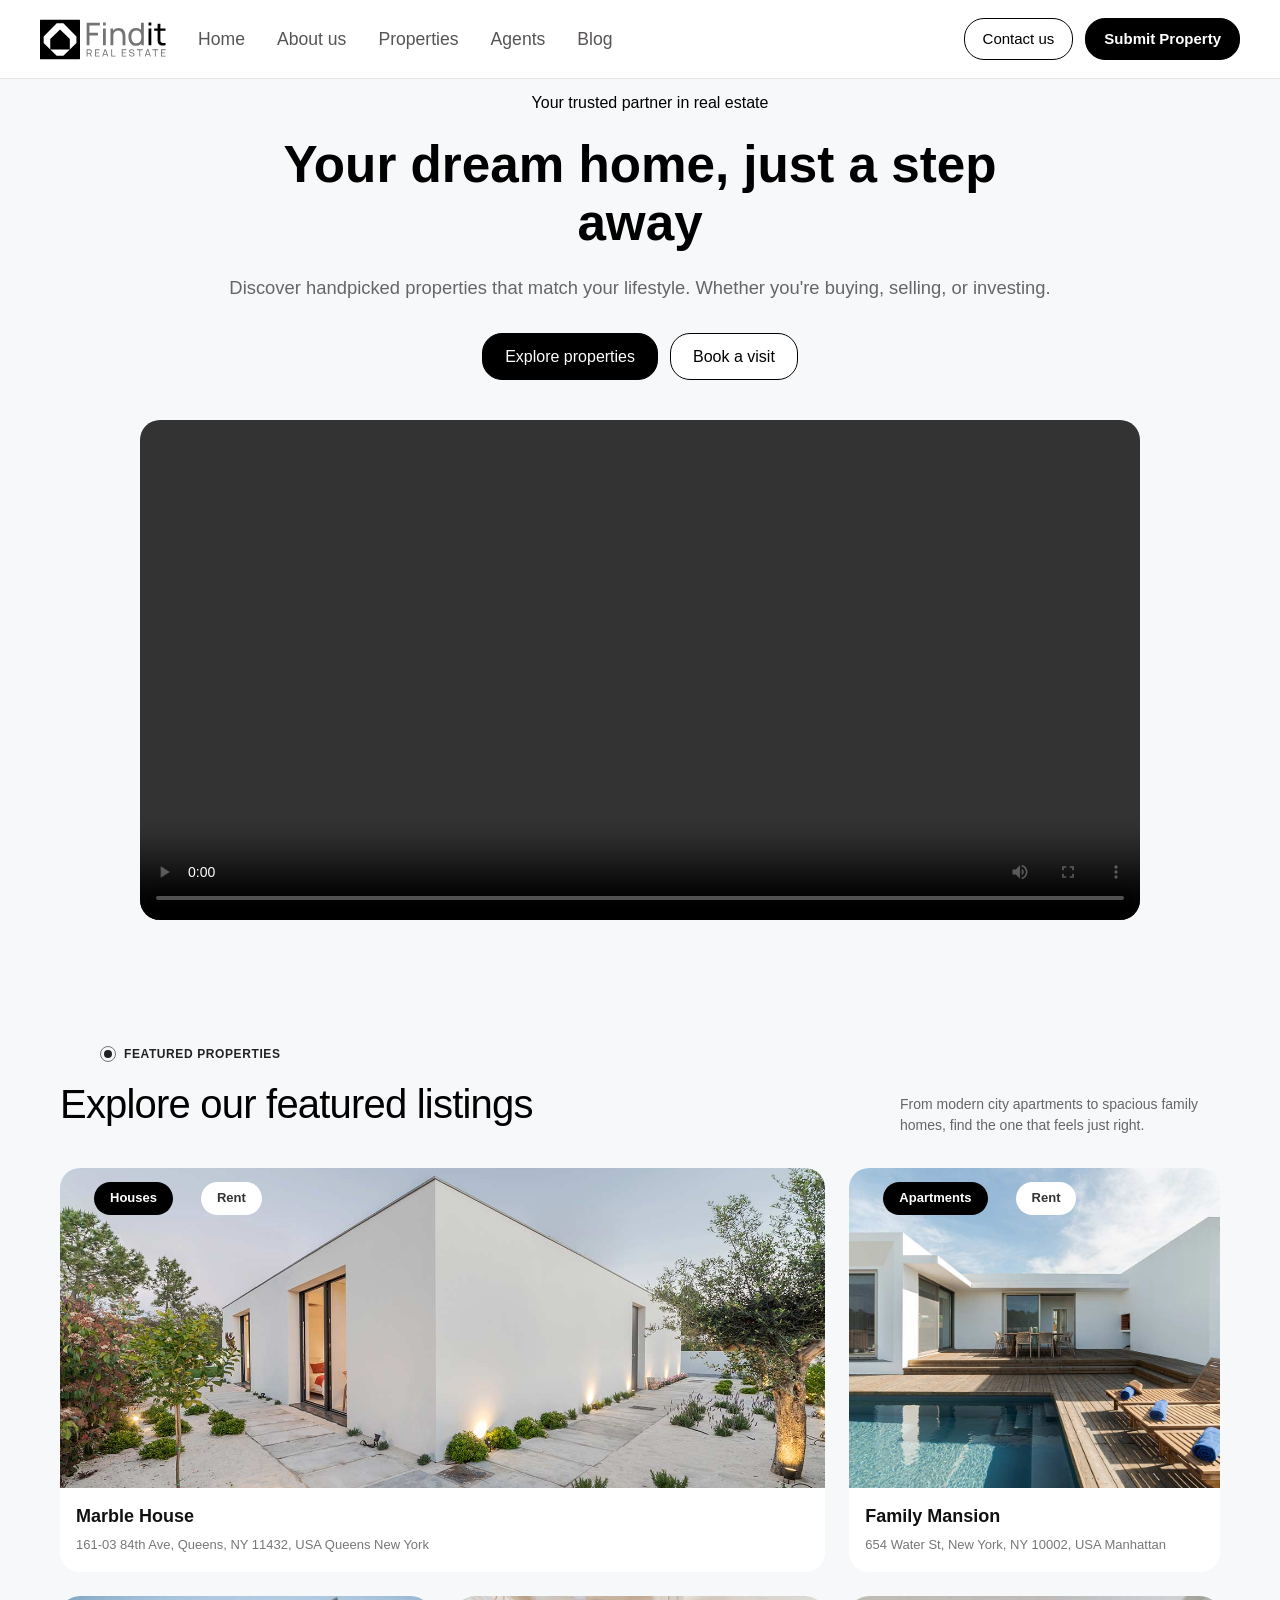
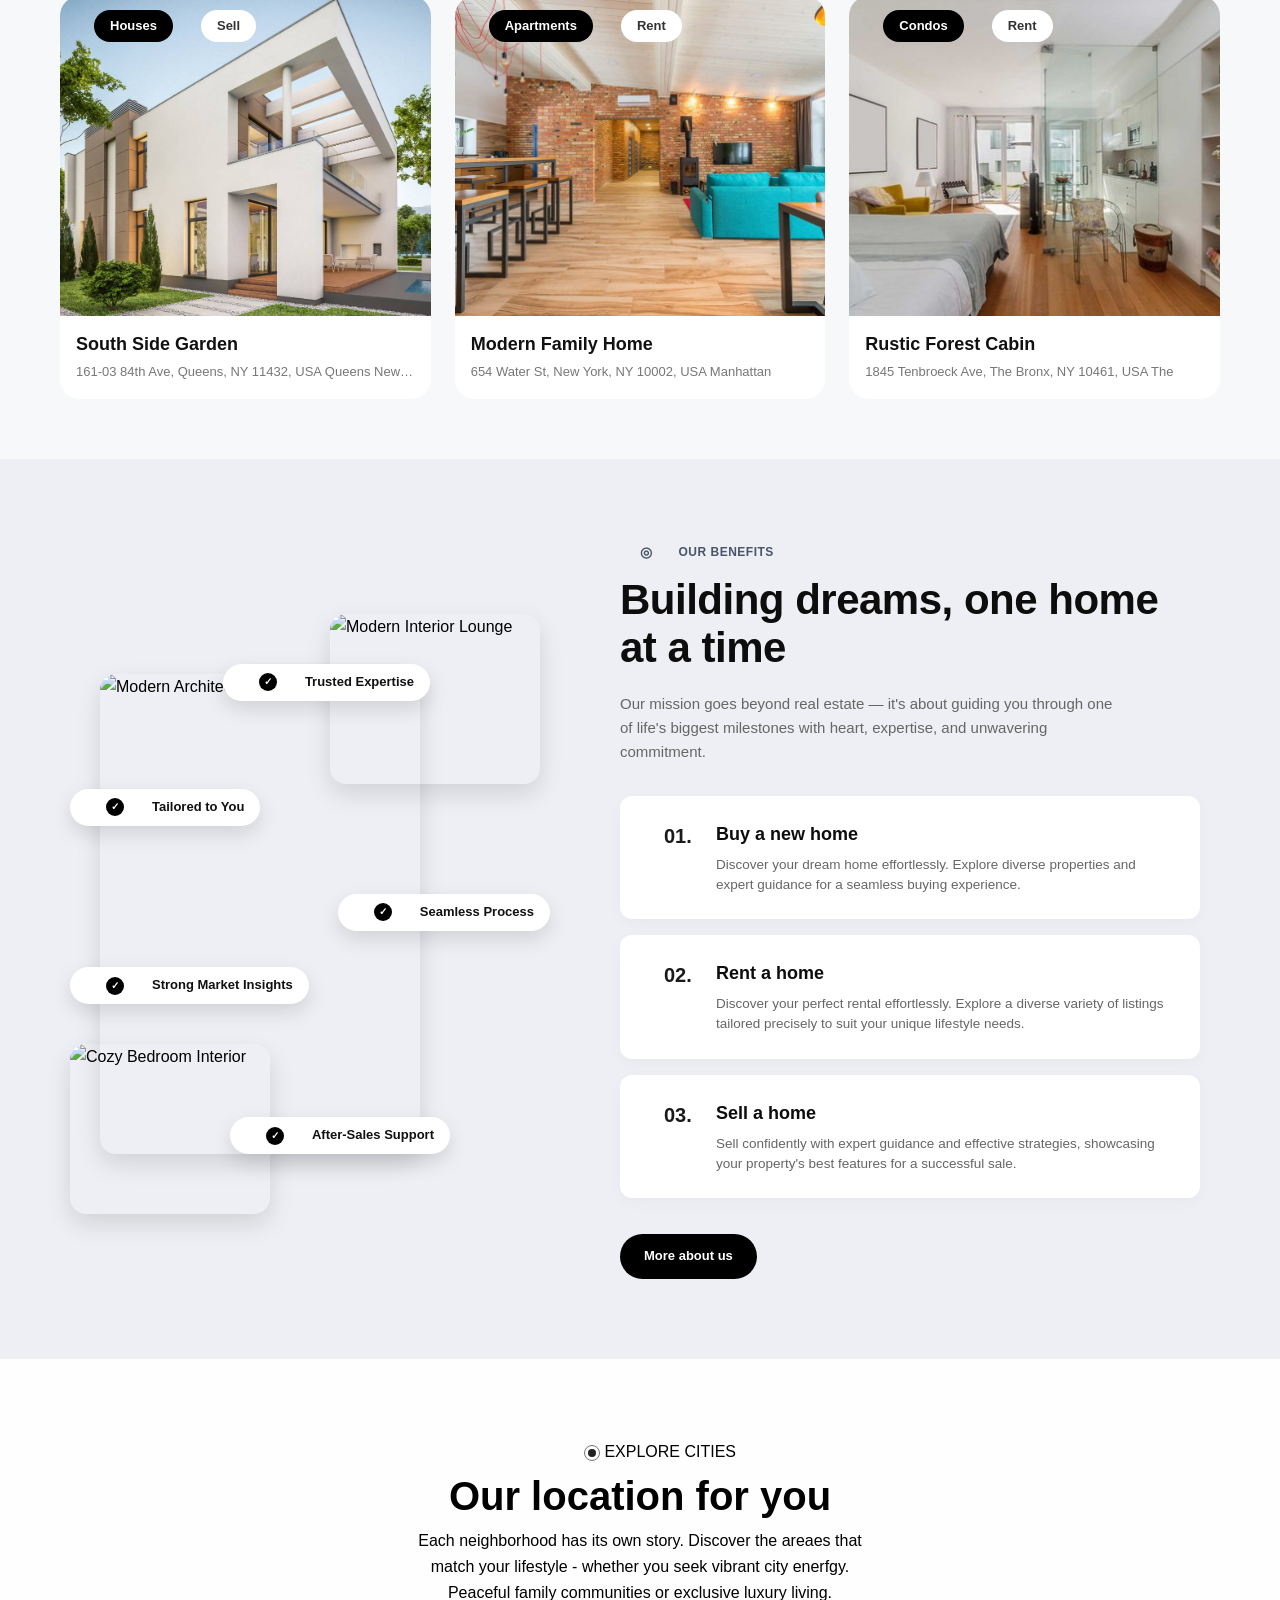
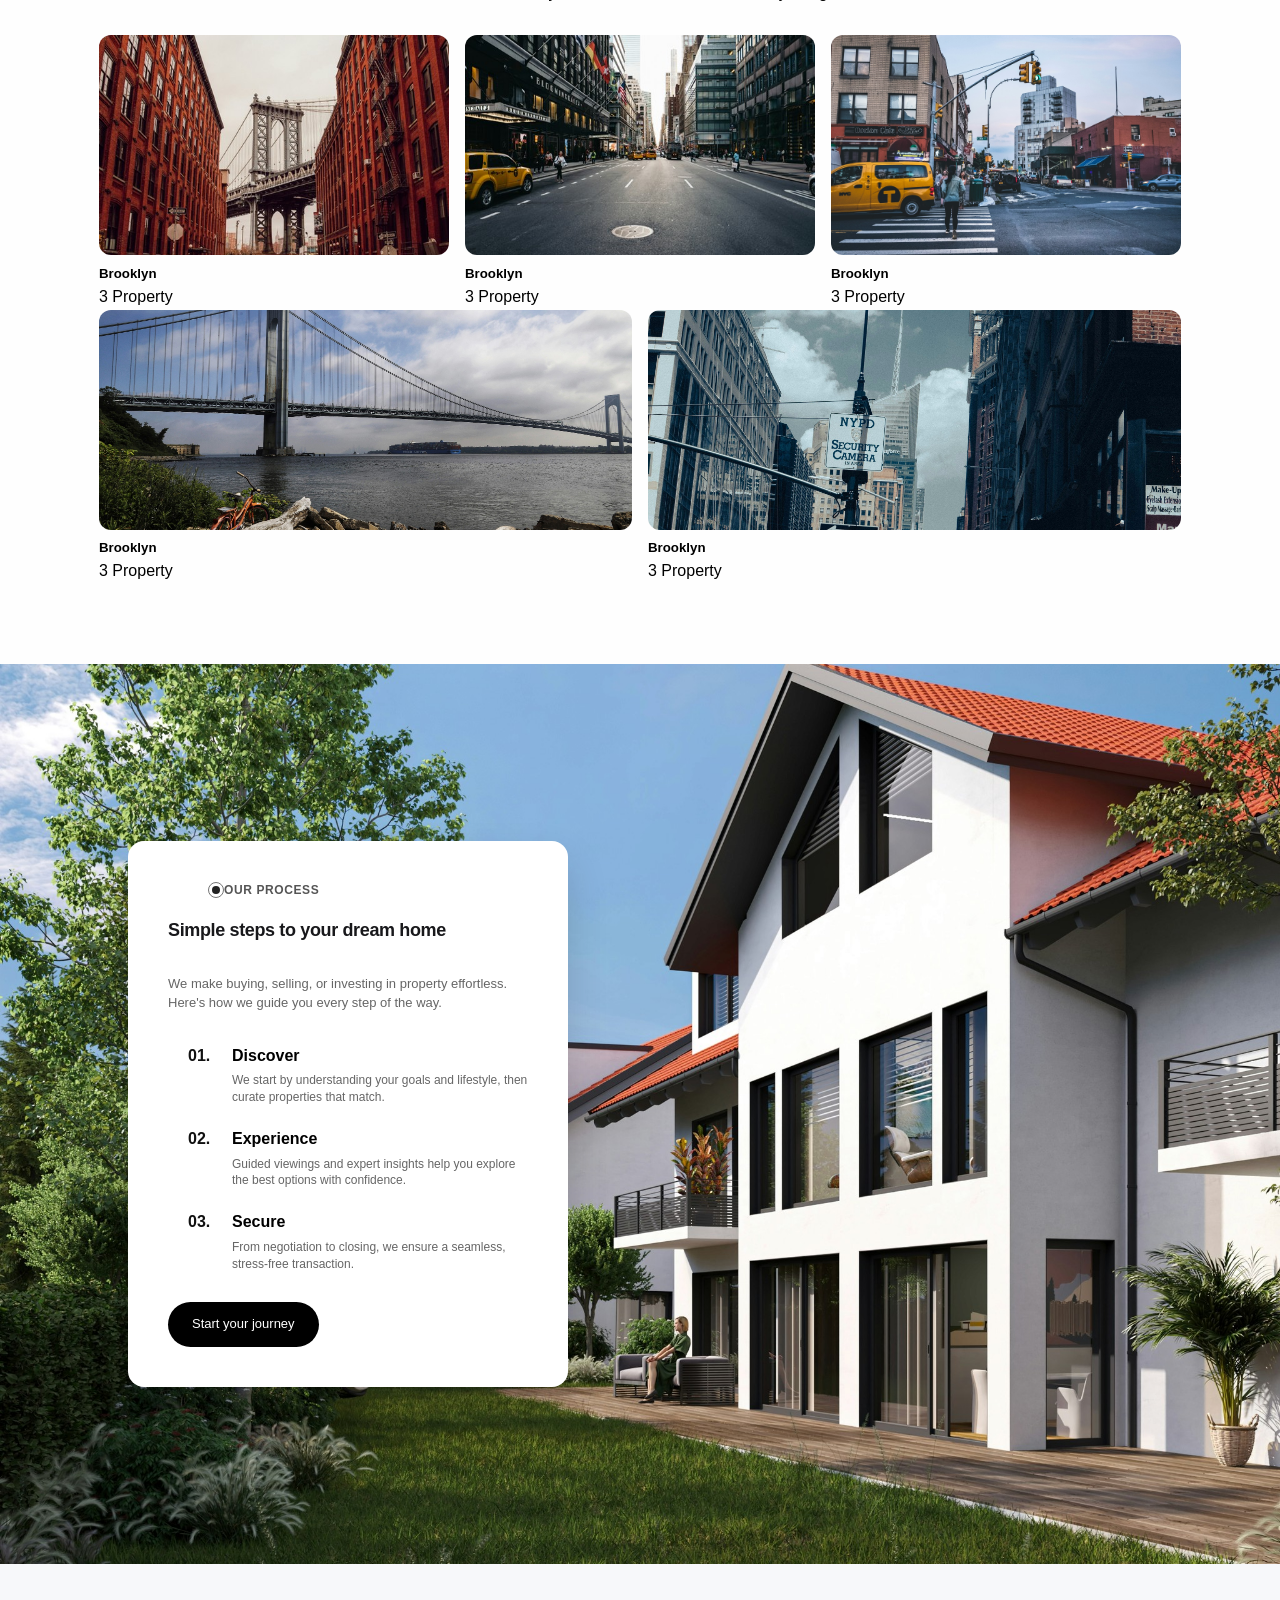
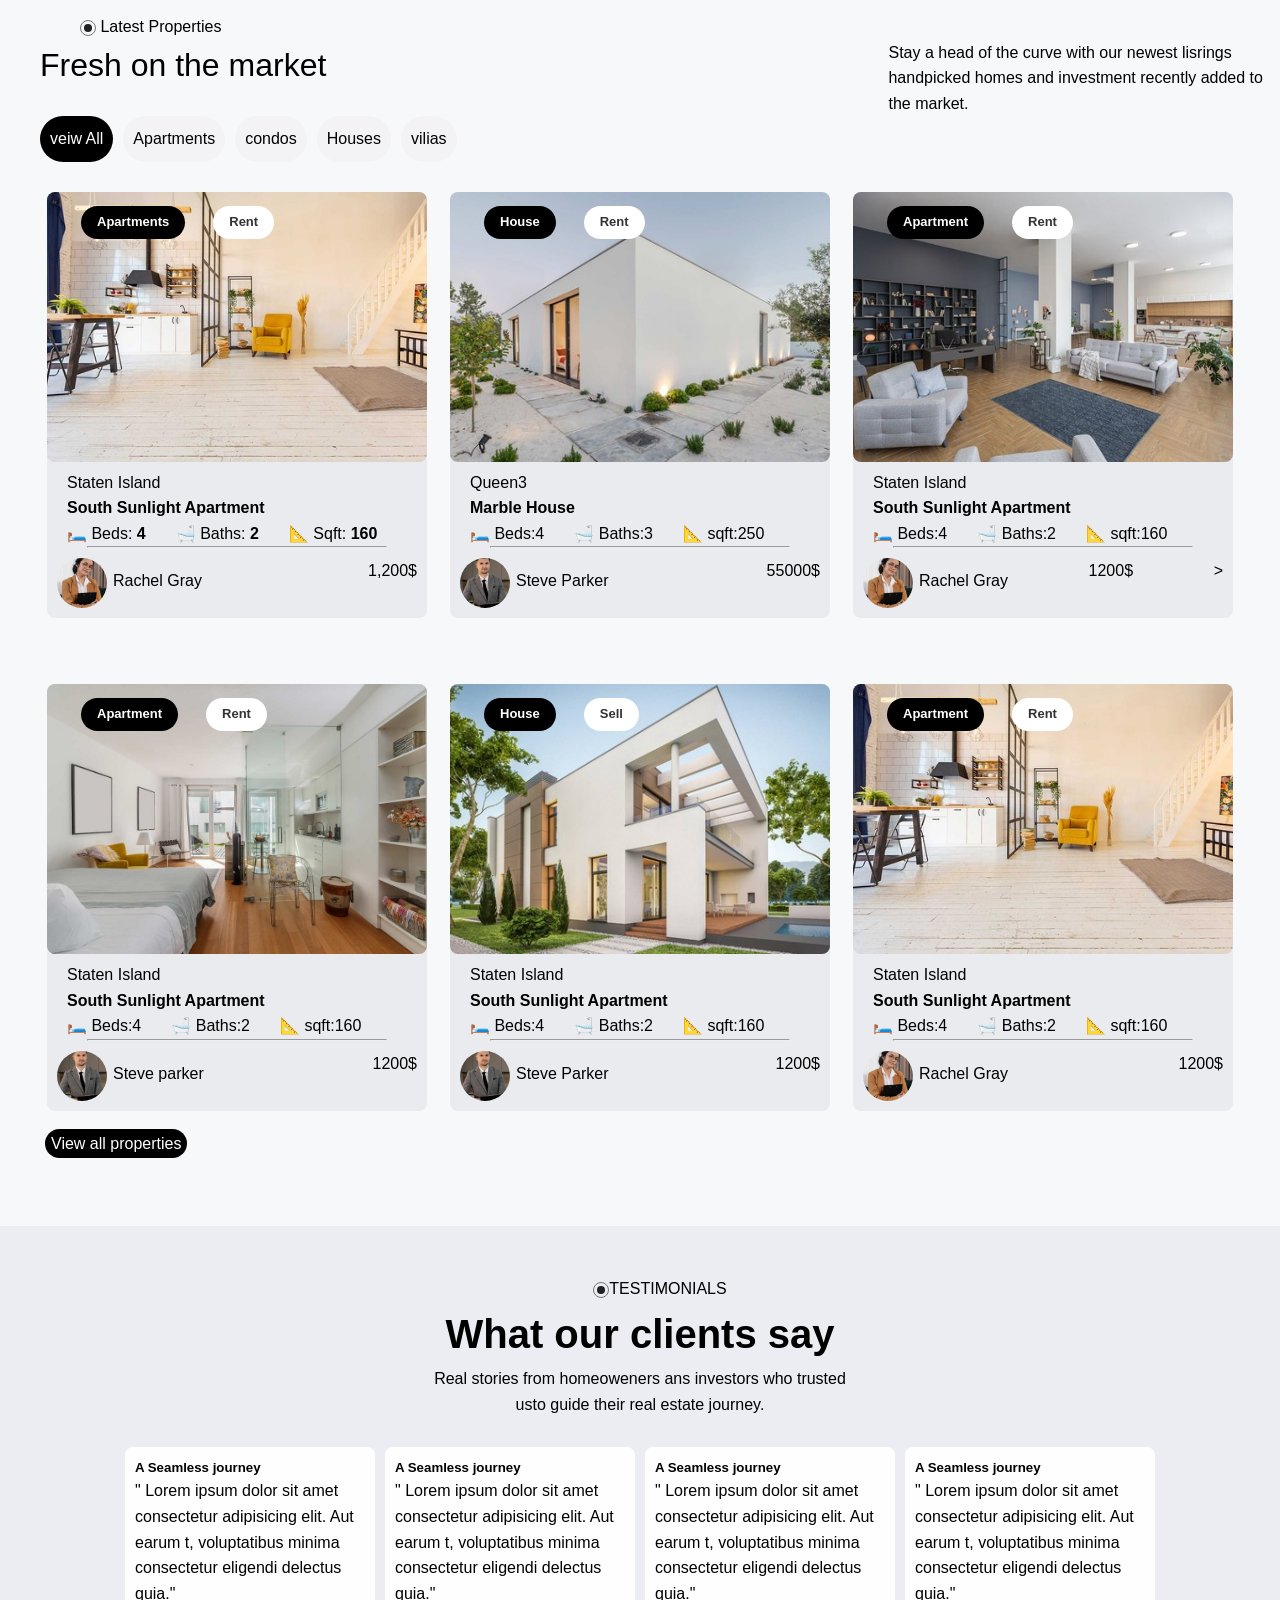
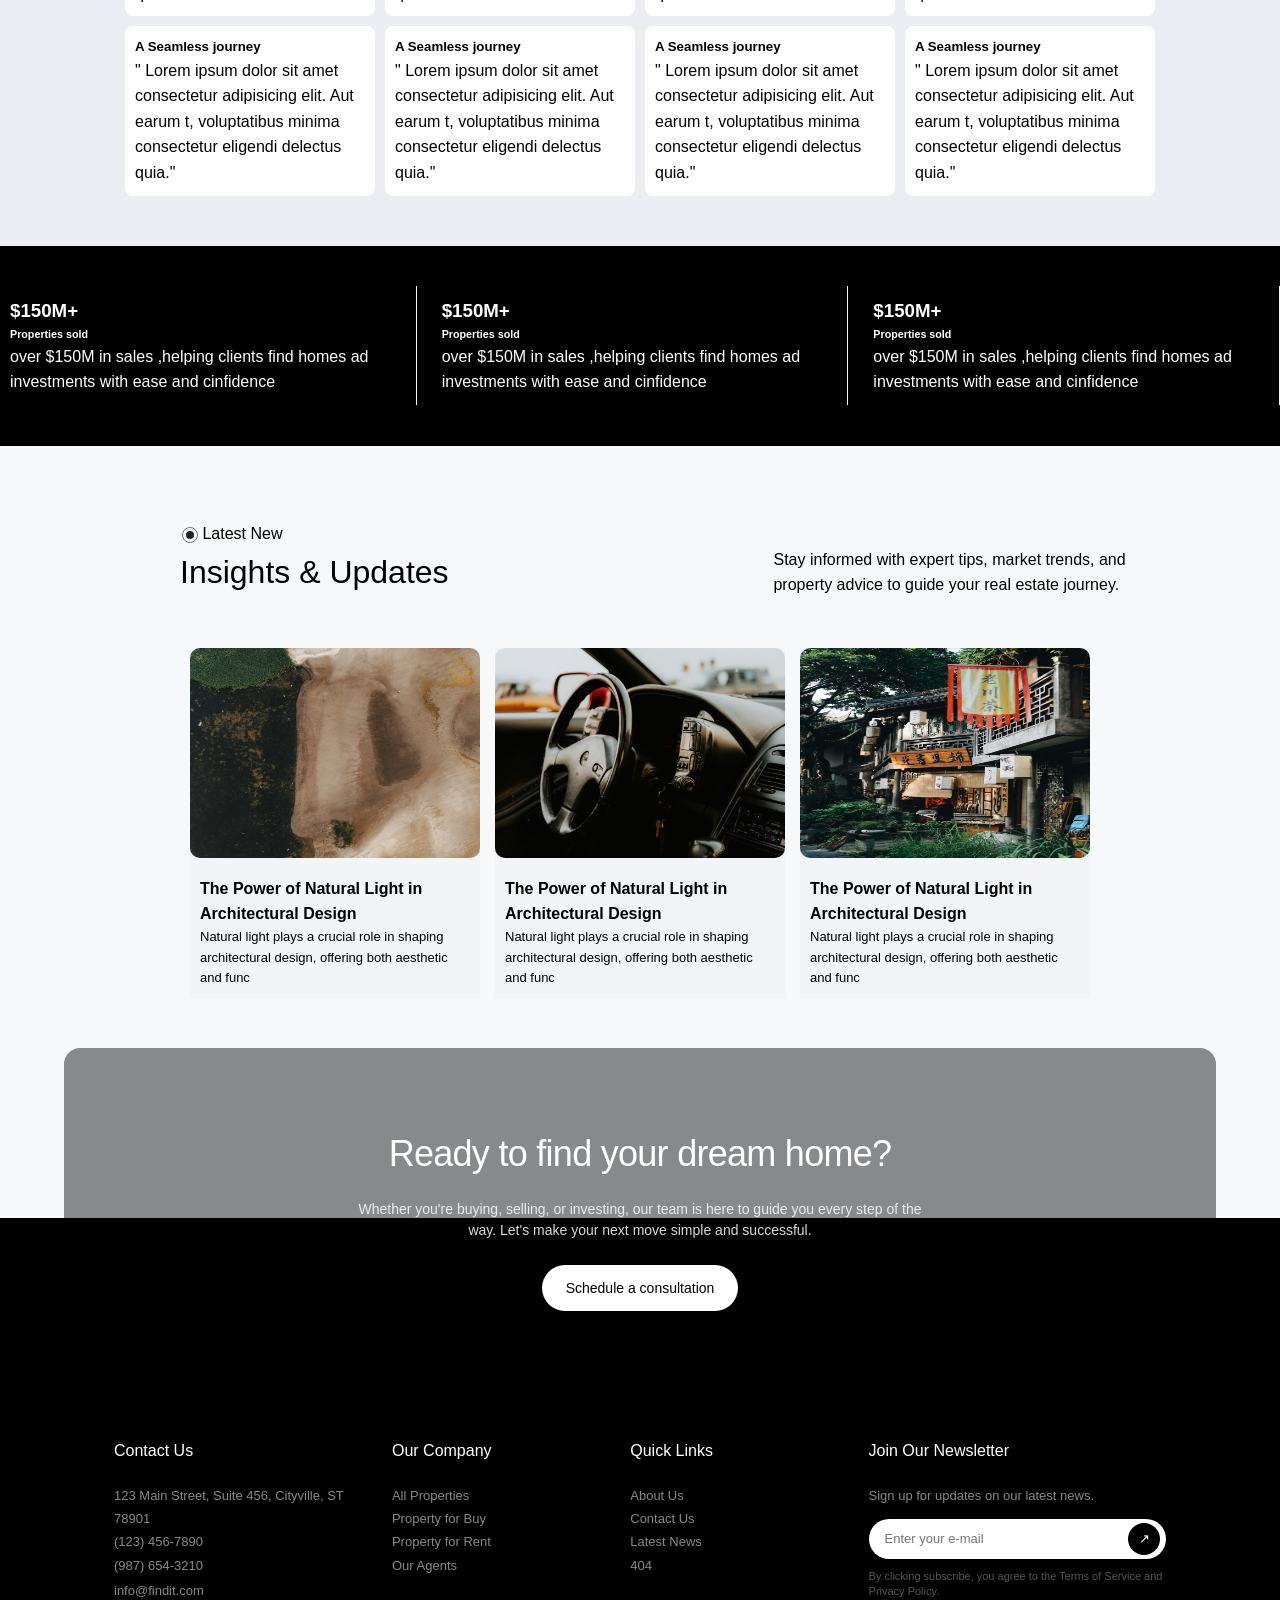
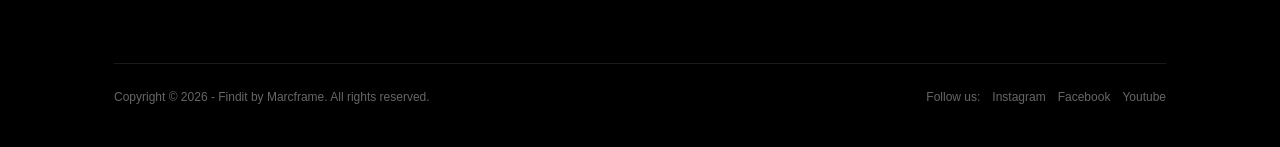
==== commit 4365ae8f: "solve the  span icon problem" ====
--- a/index.html
+++ b/index.html
@@ -10,7 +10,7 @@
       href="https://fonts.googleapis.com/css2?family=Inter:wght@400;500;600&display=swap"
       rel="stylesheet"
     />
-    <link rel="stylesheet" href="finder.css" />
+    <link rel="stylesheet" href="style.css" />
   </head>
   <body>
     <!-- Navbar -->
@@ -431,7 +431,7 @@
             <div class="card-image-wrap">
               <img src="images/market2.jpeg" alt="" />
               <div class="badge-group">
-                <span class="badge rid">House</span>
+                <span class="badge badge-dark">House</span>
                 <span class="badge badge-light">Rent</span>
               </div>
             </div>
@@ -439,9 +439,9 @@
             <span>Queen3</span>
             <h4>Marble House</h4>
             <div class="market-span">
-              <span>Beds:4</span>
-              <span>Baths:3</span>
-              <span>sqft:250</span>
+              <span>🛏️ Beds:4</span>
+              <span>🛁 Baths:3</span>
+              <span>📐 sqft:250</span>
             </div>
             <hr />
             <footer class="flex-marketfooter">
@@ -464,9 +464,9 @@
             <span>Staten Island</span>
             <h4>South Sunlight Apartment</h4>
             <div class="market-span">
-              <span>Beds:4</span>
-              <span>Baths:2</span>
-              <span>sqft:160</span>
+              <span>🛏️ Beds:4</span>
+              <span>🛁 Baths:2</span>
+              <span>📐 sqft:160</span>
             </div>
             <hr />
             <footer class="flex-marketfooter">
@@ -490,9 +490,9 @@
             <span>Staten Island</span>
             <h4>South Sunlight Apartment</h4>
             <div class="market-span">
-              <span>Beds:4</span>
-              <span>Baths:2</span>
-              <span>sqft:160</span>
+              <span>🛏️ Beds:4</span>
+              <span>🛁 Baths:2</span>
+              <span>📐 sqft:160</span>
             </div>
             <hr />
             <footer class="flex-marketfooter">
@@ -508,16 +508,16 @@
             <div class="card-image-wrap">
               <img src="images/market5.jpeg" alt="" />
               <div class="badge-group">
-                <span class="badge badge-light"> House</span>
+                <span class="badge badge-dark"> House</span>
                 <span class="badge badge-light">Sell</span>
               </div>
             </div>
             <span>Staten Island</span>
             <h4>South Sunlight Apartment</h4>
             <div class="market-span">
-              <span>Beds:4</span>
-              <span>Baths:2</span>
-              <span>sqft:160</span>
+              <span>🛏️ Beds:4</span>
+              <span>🛁 Baths:2</span>
+              <span>📐 sqft:160</span>
             </div>
             <hr />
             <footer class="flex-marketfooter">
@@ -533,16 +533,16 @@
             <div class="card-image-wrap">
               <img src="images/market66.jpeg" alt="" />
               <div class="badge-group">
-                <span class="badge badge-light"> Apartment</span>
+                <span class="badge badge-dark"> Apartment</span>
                 <span class="badge badge-light">Rent</span>
               </div>
             </div>
             <span>Staten Island</span>
             <h4>South Sunlight Apartment</h4>
             <div class="market-span">
-              <span>Beds:4</span>
-              <span>Baths:2</span>
-              <span>sqft:160</span>
+              <span>🛏️ Beds:4</span>
+              <span>🛁 Baths:2</span>
+              <span>📐 sqft:160</span>
             </div>
             <hr />
             <footer class="flex-marketfooter">
--- a/style.css
+++ b/style.css
@@ -0,0 +1,1213 @@
+/* --- Base Resets & Global Fixes --- */
+* {
+  box-sizing: border-box;
+  margin: 0;
+  padding: 0;
+}
+
+html,
+body {
+  width: 100%;
+  max-width: 100%;
+  overflow-x: hidden; /* Prevents unwanted horizontal scrolling */
+  background-color: #f7f8fa;
+  font-family: "Inter", sans-serif;
+  line-height: 1.6;
+}
+
+/* --- Navbar --- */
+.navbar {
+  position: fixed;
+  left: 0%;
+  right: 0%;
+  backdrop-filter: blur(12px);
+  background: rgba(255, 255, 255, 0.95);
+  border-bottom: 1px solid #e5e5e5;
+  display: flex;
+  z-index: 50;
+  align-items: center;
+  justify-content: space-between;
+  padding: 18px 40px;
+}
+
+.nav-container {
+  display: flex;
+  align-items: center;
+}
+
+.nav-menue {
+  margin-left: 32px;
+  display: flex;
+  gap: 32px;
+}
+
+.nav-menue a {
+  color: rgb(87, 84, 84);
+  font-size: 1.1rem;
+  font-weight: 500;
+  transition: color 0.2s;
+  text-decoration: none;
+}
+
+.nav-menue a:hover {
+  color: #000;
+}
+
+.nav-actions {
+  display: flex;
+  gap: 12px;
+}
+
+.nav-actions a {
+  border: 1px solid black;
+  border-radius: 20px;
+  padding: 8px 18px;
+  font-size: 15px;
+  text-decoration: none;
+}
+
+.btn-primary {
+  color: white;
+  background-color: black;
+}
+
+.btn-outline {
+  color: black;
+  background-color: transparent;
+}
+
+/* --- Hero Section --- */
+.hero {
+  display: flex;
+  flex-direction: column;
+  justify-content: center;
+  align-items: center;
+  padding: 60px 20px;
+  text-align: center;
+  width: 100%;
+  margin-top: 30px;
+}
+
+.hero-content {
+  max-width: 850px;
+  width: 100%;
+  display: flex;
+  flex-direction: column;
+  align-items: center;
+}
+
+.hero-title {
+  font-size: 3.2rem;
+  font-weight: 800;
+  line-height: 1.15;
+  margin: 20px 0;
+}
+
+.hero-subtitle {
+  font-size: 1.15rem;
+  color: #666;
+  margin-bottom: 30px;
+}
+
+.hero-btn {
+  display: flex;
+  gap: 12px;
+}
+
+.hero-btn a {
+  border: 1px solid black;
+  border-radius: 20px;
+  padding: 10px 22px;
+  background-color: white;
+  text-decoration: none;
+  color: black;
+}
+
+.hero .black-btn {
+  background-color: black;
+  color: white;
+}
+
+.hero video {
+  max-width: 1000px;
+  width: 100%;
+  height: auto;
+  border-radius: 20px;
+  margin-top: 40px;
+}
+
+/* --- Featured Section --- */
+.featured-section {
+  width: 100%;
+  max-width: 1200px;
+  margin: 60px auto;
+  padding: 0 20px;
+}
+
+.featured-header {
+  display: flex;
+  justify-content: space-between;
+  align-items: flex-end;
+  margin-bottom: 32px;
+}
+
+.sub-title {
+  display: inline-flex;
+  align-items: center;
+  gap: 8px;
+  font-size: 12px;
+  font-weight: 600;
+  letter-spacing: 0.05em;
+  color: #222222;
+  text-transform: uppercase;
+  margin-bottom: 8px;
+}
+
+.radio-dot {
+  width: 16px;
+  height: 16px;
+  border: 1px solid #757575;
+  border-radius: 50%;
+  display: inline-flex;
+  align-items: center;
+  justify-content: center;
+  flex-shrink: 0;
+}
+
+.radio-dot::after {
+  content: "";
+  width: 8px;
+  height: 8px;
+  background-color: #222222;
+  border-radius: 50%;
+}
+
+.main-heading {
+  font-size: 40px;
+  font-weight: 500;
+  letter-spacing: -0.02em;
+}
+
+.header-right {
+  max-width: 320px;
+}
+
+.header-right p {
+  font-size: 14px;
+  color: #666666;
+  line-height: 1.5;
+}
+
+/* --- Grid & Cards Layout --- */
+.featured-grid {
+  display: grid;
+  grid-template-columns: repeat(3, minmax(0, 1fr));
+  gap: 24px;
+  align-items: start;
+  width: 100%;
+}
+
+/* First Card spans 2 columns */
+.card-large {
+  grid-column: span 2;
+}
+
+/* Seamless Card Container (No outer padding for image) */
+.card {
+  background-color: #ffffff;
+  border-radius: 20px;
+  padding: 0; /* Set to 0 so the image touches the card edges */
+  display: flex;
+  flex-direction: column;
+  width: 100%;
+  overflow: hidden; /* Clips top edges of image to match card border-radius */
+}
+
+/* Equal Height Image Container */
+.card-image-container {
+  position: relative;
+  width: 100%;
+  border-radius: 0;
+  overflow: hidden;
+  height: 320px; /* Equal height across all cards */
+}
+
+.card-image {
+  width: 100%;
+  height: 100%;
+  object-fit: cover;
+  display: block;
+}
+
+/* Badges (Houses / Rent) */
+.badge-group {
+  position: absolute;
+  top: 14px;
+  left: 14px;
+  display: flex;
+  gap: 8px;
+  z-index: 5;
+}
+
+.badge {
+  font-size: 13px;
+  font-weight: 500;
+  padding: 5px 15px;
+  border-radius: 20px;
+  display: inline-flex;
+  align-items: center;
+  justify-content: center;
+}
+
+.badge-dark {
+  background-color: #000000;
+  color: #ffffff;
+}
+
+.badge-light {
+  background-color: #ffffff;
+  color: #000000;
+}
+
+/* Card Text Styling (With Padding) */
+.card-title {
+  font-size: 18px;
+  font-weight: 600;
+  color: #111111;
+  margin-top: 14px;
+  padding: 0 16px; /* Indents text properly */
+}
+
+.card-address {
+  font-size: 13px;
+  color: #777777;
+  margin-top: 4px;
+  padding: 0 16px 16px 16px; /* Bottom spacing for card body */
+  white-space: nowrap;
+  overflow: hidden;
+  text-overflow: ellipsis;
+}
+/*--------------------- benefits-section --------------------- */
+.benefits-section {
+  padding: 80px 20px;
+  display: flex;
+  justify-content: center;
+  align-items: center;
+  background: #eeeff4;
+}
+
+.benefits-container {
+  max-width: 1200px;
+  width: 100%;
+  display: flex;
+  align-items: center;
+  gap: 60px;
+}
+
+/* ==========================================================================
+   LEFT COLUMN: COLLAGE & BADGES
+   ========================================================================== */
+.collage-container {
+  position: relative;
+  width: 520px;
+  height: 650px;
+  flex-shrink: 0;
+}
+
+.img-wrapper {
+  position: absolute;
+  border-radius: 16px;
+  overflow: hidden;
+  box-shadow: 0 10px 25px rgba(0, 0, 0, 0.12);
+}
+
+.collage-img {
+  width: 100%;
+  height: 100%;
+  object-fit: cover;
+  display: block;
+}
+
+/* Main Image */
+.main-img-wrapper {
+  top: 90px;
+  left: 60px;
+  width: 320px;
+  height: 480px;
+  z-index: 1;
+}
+
+/* Overlay Top Right Image */
+.top-right-img-wrapper {
+  top: 30px;
+  right: 20px;
+  width: 210px;
+  height: 170px;
+  z-index: 3;
+}
+
+/* Overlay Bottom Left Image */
+.bottom-left-img-wrapper {
+  bottom: 20px;
+  left: 30px;
+  width: 200px;
+  height: 170px;
+  z-index: 3;
+}
+
+/* Floating Badges */
+.badges {
+  position: absolute;
+  display: inline-flex;
+  align-items: center;
+  gap: 8px;
+  background-color: #ffffff;
+  color: #111111;
+  padding: 8px 16px;
+  border-radius: 50px;
+  font-size: 13px;
+  font-weight: 600;
+  box-shadow: 0 8px 20px rgba(0, 0, 0, 0.12);
+  white-space: nowrap;
+  z-index: 4;
+}
+
+.badge-icon {
+  display: flex;
+  align-items: center;
+  justify-content: center;
+  width: 18px;
+  height: 18px;
+  background-color: #000000;
+  color: #ffffff;
+  border-radius: 50%;
+  font-size: 10px;
+  font-weight: bold;
+}
+
+/* Badge Offsets */
+.badge-top-right {
+  top: 80px;
+  right: 130px;
+}
+
+.badge-mid-left {
+  top: 205px;
+  left: 30px;
+}
+
+.badge-mid-right {
+  top: 310px;
+  right: 10px;
+}
+
+.badge-lower-left {
+  bottom: 230px;
+  left: 30px;
+}
+
+.badge-bottom-right {
+  bottom: 80px;
+  right: 110px;
+}
+
+/* ==========================================================================
+   RIGHT COLUMN: TEXT & CARDS
+   ========================================================================== */
+.content-container {
+  flex-grow: 1;
+  max-width: 580px;
+}
+
+.section-tag {
+  display: inline-flex;
+  align-items: center;
+  gap: 6px;
+  font-size: 12px;
+  font-weight: 700;
+  letter-spacing: 0.5px;
+  color: #4a5568;
+  margin-bottom: 12px;
+  text-transform: uppercase;
+}
+
+.tag-icon {
+  font-size: 14px;
+}
+
+.section-title {
+  font-size: 42px;
+  line-height: 1.15;
+  font-weight: 600;
+  letter-spacing: -0.5px;
+  color: #0d0d0d;
+  margin-bottom: 20px;
+}
+
+.section-description {
+  font-size: 15px;
+  color: #666666;
+  margin-bottom: 32px;
+  max-width: 500px;
+  line-height: 1.6;
+}
+
+/* Service Cards Structure */
+.services-list {
+  display: flex;
+  flex-direction: column;
+  gap: 16px;
+  margin-bottom: 36px;
+}
+
+.service-card {
+  background-color: #ffffff;
+  border-radius: 12px;
+  padding: 24px;
+  display: flex;
+  align-items: flex-start;
+  gap: 20px;
+  box-shadow: 0 4px 15px rgba(0, 0, 0, 0.03);
+}
+
+.service-number {
+  font-size: 20px;
+  font-weight: 600;
+  color: #1a1a1a;
+  min-width: 32px;
+}
+
+.service-title {
+  font-size: 18px;
+  font-weight: 600;
+  color: #0d0d0d;
+  margin-bottom: 6px;
+}
+
+.service-text {
+  font-size: 13.5px;
+  color: #666666;
+  line-height: 1.5;
+}
+
+/* Call To Action Button */
+.btn-primary {
+  display: inline-block;
+  background-color: #000000;
+  color: #ffffff;
+  padding: 12px 24px;
+  border-radius: 50px;
+  text-decoration: none;
+  font-size: 13px;
+  font-weight: 600;
+  transition: opacity 0.2s ease;
+}
+
+.btn-primary:hover {
+  opacity: 0.85;
+}
+
+/* ==========================================================================
+   RESPONSIVE DESIGN (TABLETS & MOBILE)
+   ========================================================================== */
+@media (max-width: 1024px) {
+  .benefits-container {
+    flex-direction: column;
+    align-items: center;
+  }
+
+  .collage-container {
+    transform: scale(0.9);
+  }
+}
+
+@media (max-width: 600px) {
+  .collage-container {
+    transform: scale(0.65);
+    margin: -80px 0;
+  }
+
+  .section-title {
+    font-size: 32px;
+  }
+}
+/* ================================ ============
+   section our location for you
+   ==============================================*/
+.ourlocation {
+  padding: 80px 20px;
+  background: #fefefe;
+}
+.header-center {
+  display: flex;
+  flex-direction: column;
+  align-items: center;
+  text-align: center;
+  margin: auto;
+
+  width: 50ch;
+}
+.header-center h2 {
+  font-size: 40px;
+  font-weight: 700;
+}
+.header-center p {
+  font-weight: 500;
+  margin-bottom: 30px;
+}
+.location-cards {
+  display: flex;
+
+  flex-direction: column;
+}
+
+.loc-card {
+  width: 350px;
+}
+.location-cards img {
+  width: 100%;
+  height: 220px;
+  object-fit: cover;
+  border-radius: 12px;
+}
+
+.grow {
+  flex-grow: 1;
+}
+.first-row {
+  display: flex;
+  justify-content: center;
+  gap: 16px;
+}
+.second-row {
+  display: flex;
+  justify-content: center;
+  gap: 16px;
+  width: 100%;
+
+  max-width: 1082px;
+  margin: 0 auto;
+}
+.location-cards img:hover {
+  zoom: 0fr;
+}
+/*----------------------------------
+ style of section process
+ ----------------------------------- */
+/* 1. Full-Width Background Section */
+.process-section {
+  position: relative;
+  width: 100%;
+  min-height: 100vh;
+  /* Replace URL with your actual background image */
+  background-image: url(images/backround-image.jpeg);
+
+  background-size: cover;
+  background-position: center;
+  background-repeat: no-repeat;
+
+  /* Layout alignment for the white card */
+  display: flex;
+  align-items: center;
+  padding: 60px 10%;
+  margin-bottom: 50px;
+}
+
+/* 2. Floating White Card */
+.process-card {
+  background-color: #ffffff;
+  width: 100%;
+  max-width: 440px;
+  padding: 40px;
+  border-radius: 16px;
+  box-shadow: 0 20px 40px rgba(0, 0, 0, 0.15);
+  display: flex;
+  flex-direction: column;
+  gap: 20px;
+}
+
+/* Sub-header */
+.sub-header {
+  display: flex;
+  align-items: center;
+  gap: 8px;
+  font-size: 12px;
+  font-weight: 600;
+  letter-spacing: 0.05em;
+  color: #555555;
+  text-transform: uppercase;
+}
+
+/* Typography */
+.title {
+  font-size: 32px;
+  font-weight: 500;
+  line-height: 1.2;
+  letter-spacing: -0.02em;
+}
+
+.description {
+  font-size: 13px;
+  color: #666666;
+  line-height: 1.5;
+}
+
+/* Steps List Setup */
+.steps-list {
+  display: flex;
+  flex-direction: column;
+  gap: 20px;
+  margin-top: 10px;
+}
+
+.step-item {
+  display: flex;
+  gap: 16px;
+  align-items: flex-start;
+}
+
+.step-number {
+  font-size: 16px;
+  font-weight: 600;
+  color: #111111;
+  min-width: 28px;
+}
+
+.step-content h3 {
+  font-size: 16px;
+  font-weight: 600;
+  margin-bottom: 4px;
+}
+
+.step-content p {
+  font-size: 12px;
+  color: #666666;
+  line-height: 1.4;
+}
+
+/* Call to Action Button */
+.cta-button {
+  display: inline-block;
+  align-self: flex-start;
+  background-color: #000000;
+  color: #ffffff;
+  font-size: 13px;
+  font-weight: 500;
+  padding: 12px 24px;
+  border-radius: 9999px;
+  text-decoration: none;
+  margin-top: 10px;
+  transition: background-color 0.2s ease;
+}
+
+.cta-button:hover {
+  background-color: #333333;
+}
+/* -------------------------------
+ style of section fresh on the market
+ -----------------------------------  */
+.fresh-market {
+  margin-left: 40px;
+  margin-bottom: 70px;
+}
+.flex-header {
+  display: flex;
+  justify-content: space-between;
+}
+.flex-header h2 {
+  font-size: 32px;
+  font-weight: 500;
+}
+.flex-header p {
+  width: 44ch;
+}
+.head-navbar {
+  display: flex;
+  gap: 10px;
+}
+.head-navbar a {
+  border-radius: 30px;
+  background: #f3f3f5;
+  text-decoration: none;
+  color: #000000;
+  padding: 10px;
+}
+#black-link {
+  background: #000;
+  color: white;
+}
+
+.head-navbar a:hover {
+  background-color: #00000090;
+  color: whitesmoke;
+}
+/* market cards */
+.market-cards {
+  display: grid;
+  grid-template-columns: repeat(3, 380px);
+  justify-content: space-evenly;
+  max-width: 1200px;
+
+  gap: 16px;
+}
+.market-card {
+  margin-top: 30px;
+  width: 380px;
+
+  border-radius: 8px;
+  background: #e9ebef;
+  margin-bottom: 20px;
+}
+.card-image-wrap {
+  position: relative;
+}
+
+.market-card img {
+  width: 100%;
+  height: 270px;
+  object-fit: cover;
+
+  border-radius: 8px;
+}
+.market-span {
+  color: black;
+}
+.market-card .market-span {
+  display: flex;
+  gap: 10px;
+}
+hr {
+  margin: auto;
+  width: 300px;
+}
+
+.flex-marketfooter {
+  display: flex;
+  justify-content: space-between;
+  padding: 10px;
+}
+
+.flexmarket {
+  display: inline-flex;
+  justify-content: center;
+  gap: 6px;
+}
+.flexmarket p {
+  margin-top: 10px;
+}
+
+.flexmarket img {
+  width: 50px;
+  height: 50px;
+  border-radius: 50%;
+  object-fit: cover;
+}
+.market-card h4,
+span {
+  margin-left: 20px;
+}
+#veiwall-bten {
+  text-decoration: none;
+  background-color: #000;
+  color: white;
+  border-radius: 25px;
+  padding: 6px;
+  margin-left: 5px;
+}
+/* -----------------------------
+style of section what our clints say
+--------------------------------------------- */
+.clients {
+  background: #ebedf2;
+}
+.clients .subtitle {
+  margin-top: 50px;
+}
+.client-cards {
+  display: flex;
+  flex-wrap: wrap;
+
+  justify-content: center;
+
+  gap: 10px;
+}
+.client-card {
+  width: 250px;
+  padding: 10px;
+  border-radius: 8px;
+
+  background-color: #fefefe;
+}
+.black-cards {
+  margin-top: 50px;
+  margin-bottom: 50px;
+  display: flex;
+  align-items: center;
+  justify-content: space-around;
+  background-color: #000;
+  color: white;
+  height: 200px;
+  gap: 15px;
+}
+.black-cards div {
+  color: white;
+  width: 47ch;
+  padding: 10px;
+  border-right: 1px solid whitesmoke;
+}
+/* ------------------------------
+Insights & Updates section 
+---------------------------------- */
+.insights {
+  margin-left: 40px;
+  margin-bottom: 70px;
+}
+.insights-header {
+  margin-left: 100px;
+  margin-right: 50px;
+  margin-bottom: 50px;
+}
+.insights-header .flex-header {
+  margin-left: 80px;
+  margin-right: 65px;
+}
+.insights-header .subtitle {
+  margin-left: 62px;
+}
+.update-cards {
+  display: flex;
+  justify-content: center;
+  gap: 15px;
+}
+.update-card {
+  width: 290px;
+  height: 350px;
+
+  background-color: #f2f4f7;
+  margin-bottom: 40px;
+}
+.update-card img {
+  border-radius: 10px;
+  width: 100%;
+  height: 60%;
+}
+.update-card-body {
+  padding: 10px;
+}
+.update-card-body p {
+  font-size: 13px;
+}
+/* --------------------------------------fotter-------------------------------------- */
+
+body {
+  font-family:
+    -apple-system, BlinkMacSystemFont, "Segoe UI", Roboto, sans-serif;
+}
+
+/* Container relative anchor */
+.footer-wrapper {
+  position: relative;
+  margin-top: 180px; /* Space for the overlapping card */
+}
+
+/* 1. OVERLAPPING CTA BANNER */
+.cta-banner {
+  position: absolute;
+  top: 0;
+  left: 50%;
+  transform: translate(-50%, -50%); /* Pulls card up 50% into the white space */
+  width: 90%;
+  max-width: 1600px;
+  height: 340px;
+  color: white;
+  border-radius: 16px;
+  overflow: hidden;
+
+  /* Background image with dark gradient overlay */
+  background-image: url("https://images.unsplash.com/photo-1600585154340-be6161a56a0c?auto=format&fit=crop&w=1600&q=80");
+  background-size: cover;
+  background-position: center;
+  z-index: 10;
+}
+
+/* Dark tint overlay on background image */
+.cta-overlay {
+  position: absolute;
+  inset: 0;
+  background: rgba(0, 0, 0, 0.45);
+}
+
+.cta-content {
+  position: relative;
+  z-index: 2;
+  height: 100%;
+  display: flex;
+  flex-direction: column;
+  align-items: center;
+  justify-content: center;
+  text-align: center;
+  padding: 30px;
+  gap: 16px;
+}
+
+.cta-content h2 {
+  font-size: 36px;
+  font-weight: 500;
+  letter-spacing: -0.02em;
+}
+
+.cta-content p {
+  font-size: 14px;
+  max-width: 580px;
+  color: rgba(255, 255, 255, 0.85);
+  line-height: 1.5;
+}
+
+.cta-btn {
+  display: inline-block;
+  background-color: #ffffff;
+  color: #000000;
+  padding: 12px 24px;
+  border-radius: 9999px;
+  text-decoration: none;
+  font-size: 14px;
+  font-weight: 500;
+  margin-top: 8px;
+  transition: opacity 0.2s;
+}
+
+.cta-btn:hover {
+  opacity: 0.9;
+}
+
+/* 2. FOOTER SECTION */
+.footer {
+  background-color: #000000;
+  padding-top: 220px; /* Padding accommodates the overlapping card */
+  padding-bottom: 40px;
+}
+
+.footer-container {
+  max-width: 1100px;
+  margin: 0 auto;
+  padding: 0 24px;
+}
+
+.footer-grid {
+  display: grid;
+  grid-template-columns: 1.2fr 1fr 1fr 1.5fr;
+  gap: 40px;
+  padding-bottom: 60px;
+  border-bottom: 1px solid rgba(255, 255, 255, 0.1);
+}
+
+.footer-col h3 {
+  font-size: 16px;
+  font-weight: 500;
+  margin-bottom: 20px;
+  color: #ffffff;
+}
+
+.footer-col p,
+.footer-col li,
+.footer-col a {
+  font-size: 13px;
+  color: #888888;
+  line-height: 1.8;
+  text-decoration: none;
+  list-style: none;
+}
+
+.footer-col a:hover {
+  color: #ffffff;
+}
+
+/* Newsletter Input Pill */
+.sub-text {
+  margin-bottom: 12px;
+}
+
+.newsletter-input-group {
+  display: flex;
+  align-items: center;
+  background: #ffffff;
+  border-radius: 9999px;
+  padding: 4px 6px 4px 16px;
+  margin-bottom: 10px;
+}
+
+.newsletter-input-group input {
+  border: none;
+  outline: none;
+  background: transparent;
+  width: 100%;
+  font-size: 13px;
+  color: #000000;
+}
+
+.submit-btn {
+  width: 32px;
+  height: 32px;
+  background: #000000;
+  color: #ffffff;
+  border: none;
+  border-radius: 50%;
+  cursor: pointer;
+  display: flex;
+  align-items: center;
+  justify-content: center;
+  flex-shrink: 0;
+}
+
+.privacy-note {
+  font-size: 11px !important;
+  color: #555555 !important;
+  line-height: 1.4 !important;
+}
+
+/* Bottom Bar */
+.footer-bottom {
+  display: flex;
+  justify-content: space-between;
+  align-items: center;
+  padding-top: 24px;
+  font-size: 12px;
+  color: #666666;
+}
+
+.social-links {
+  display: flex;
+  gap: 12px;
+}
+
+.social-links a {
+  color: #666666;
+  text-decoration: none;
+}
+
+.social-links a:hover {
+  color: #ffffff;
+}
+
+/* Container Grid */
+.card-grid {
+  display: grid;
+  grid-template-columns: repeat(auto-fit, minmax(320px, 1fr));
+  gap: 24px;
+  max-width: 1200px;
+  margin: 0 auto;
+  padding: 20px;
+}
+
+/* Card Wrapper */
+.property-card {
+  display: flex;
+  flex-direction: column;
+  background-color: #f7f8fa;
+  border-radius: 16px;
+  overflow: hidden;
+  box-shadow: 0 4px 12px rgba(0, 0, 0, 0.05);
+}
+
+/* Floating Badges Anchor */
+.card-image-wrapper {
+  position: relative;
+  width: 100%;
+  height: 220px;
+}
+
+.card-image-wrapper img {
+  width: 100%;
+  height: 100%;
+  object-fit: cover;
+}
+
+.badge-container {
+  position: absolute;
+  top: 16px;
+  left: 16px;
+  display: flex;
+  gap: 8px;
+  z-index: 2;
+}
+
+.badge {
+  padding: 6px 16px;
+  border-radius: 20px;
+  font-size: 13px;
+  font-weight: 600;
+}
+
+.badge-dark {
+  background-color: #000000;
+  color: #ffffff;
+}
+
+.badge-light {
+  background-color: #ffffff;
+  color: #333333;
+}
+
+/* Content Details */
+.card-content {
+  padding: 20px;
+  display: flex;
+  flex-direction: column;
+  flex-grow: 1;
+}
+
+.location {
+  font-size: 14px;
+  color: #71717a;
+  margin-bottom: 6px;
+}
+
+.title {
+  margin: 0 0 12px 0;
+  font-size: 18px;
+  font-weight: 600;
+  color: #18181b;
+}
+
+.features {
+  display: flex;
+  gap: 14px;
+  font-size: 13px;
+  color: #52525b;
+}
+
+.divider {
+  border: none;
+  border-top: 1px solid #e4e4e7;
+  margin: 16px 0;
+}
+
+.card-footer {
+  display: flex;
+  justify-content: space-between;
+  align-items: center;
+  margin-top: auto; /* Aligns footer to the bottom evenly */
+}
+
+.agent {
+  display: flex;
+  align-items: center;
+  gap: 10px;
+}
+
+.agent-avatar {
+  width: 36px;
+  height: 36px;
+  border-radius: 50%;
+  object-fit: cover;
+}
+
+.agent-name {
+  font-size: 14px;
+  font-weight: 500;
+}
+
+.price {
+  font-size: 20px;
+  font-weight: 700;
+}
